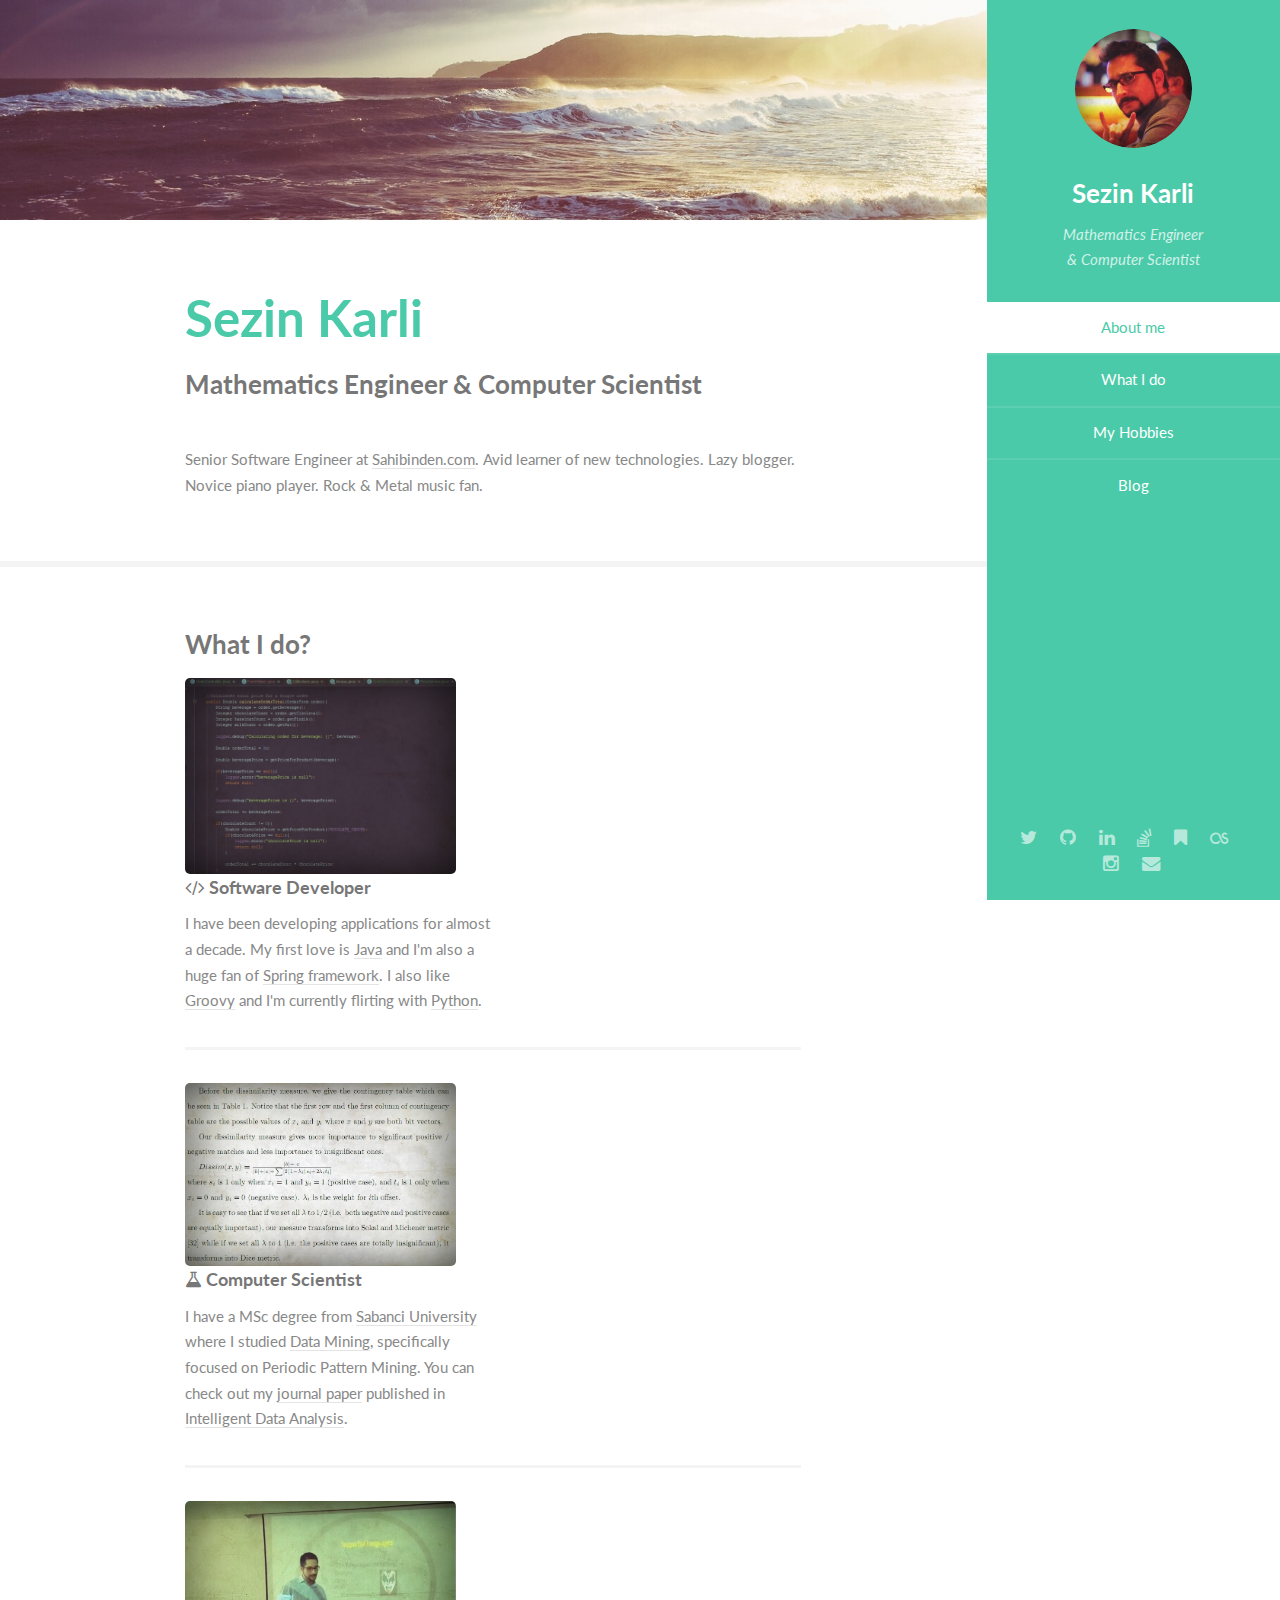
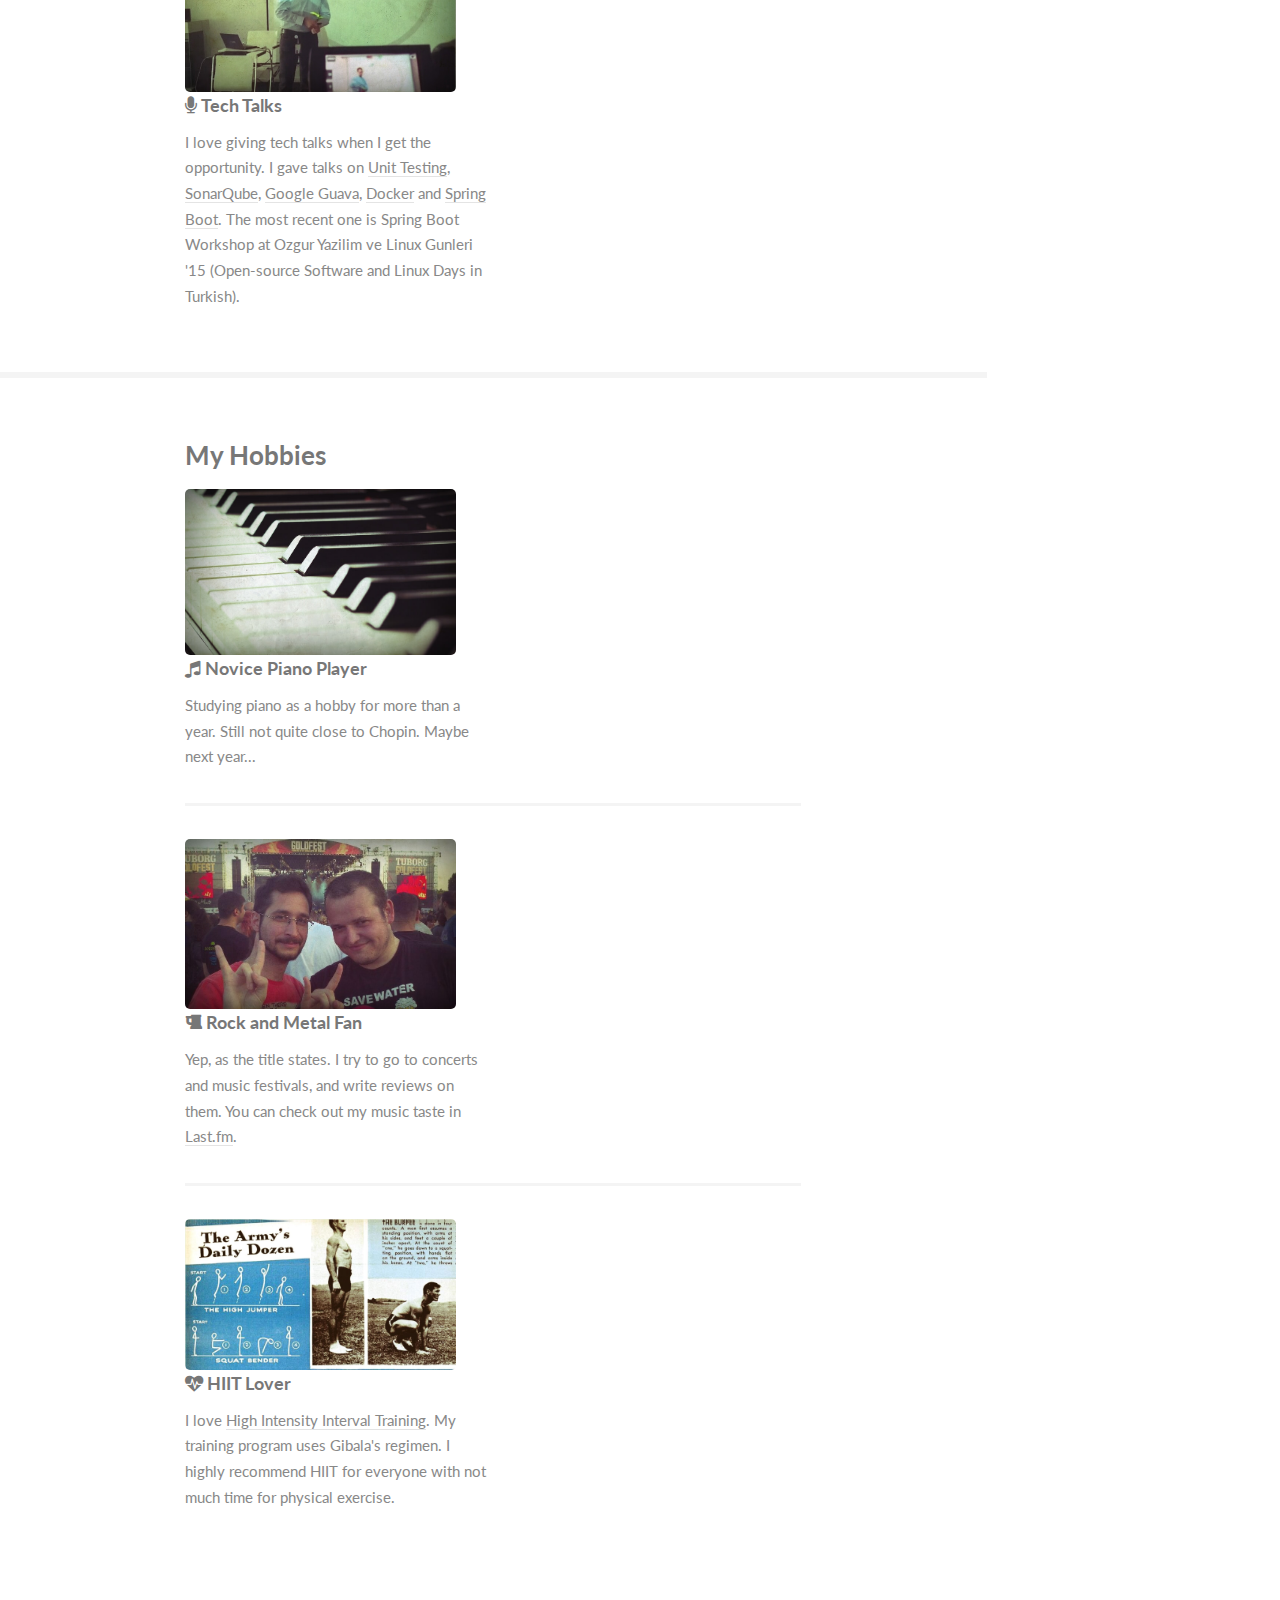
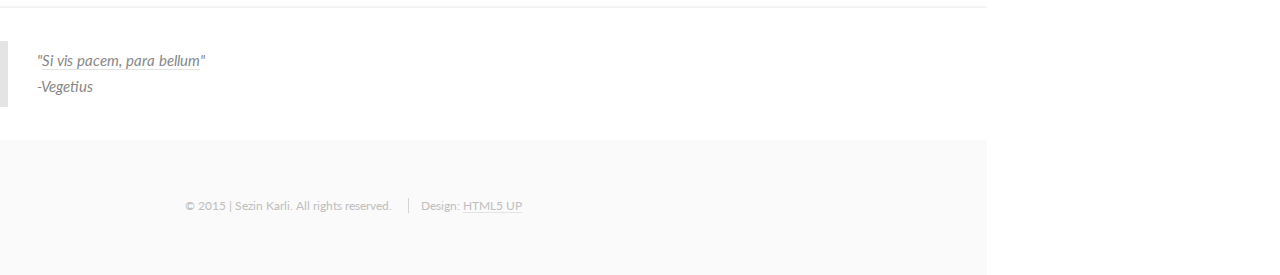
==== index.html @ 27a24f87 "added goodreads profile" ====
<!DOCTYPE HTML>
<!--
	Read Only by HTML5 UP
	html5up.net | @n33co
	Free for personal and commercial use under the CCA 3.0 license (html5up.net/license)
-->
<html>
<head>
    <title>Sezin Karli</title>
    <meta http-equiv="content-type" content="text/html; charset=utf-8"/>
    <meta name="description"
          content="Sezin Karli’s Personal Page. Learn about Sezin Karli’s background and interests."/>
    <meta name="keywords" content="Sezin Karli’s Personal Page"/>
    <meta name="author" content="Sezin Karli (sezinkarli)"/>
    <meta name="thumbnail" content="http://www.sezinkarli.com/images/fb-pic.JPG"/>
    <meta property="og:site_name" content="sezinkarli.com"/>
    <meta property="og:locale" content="en_US"/>
    <meta property="og:url" content="http://www.sezinkarli.com"/>
    <meta property="og:title" content="Sezin Karli’s Personal Page"/>
    <meta property="og:description"
          content="Sezin Karli’s Personal Page. Learn about Sezin Karli’s background and interests."/>
    <meta property="og:image"
          content="http://www.sezinkarli.com/images/fb-pic.JPG"/>
    <meta name="twitter:card" content="photo"/>
    <meta name="twitter:site" content="@sezin_karli"/>
    <meta name="twitter:url" content="http://www.sezinkarli.com"/>
    <meta name="twitter:title" content="Sezin Karli’s Personal Page"/>
    <meta name="twitter:description"
          content="Sezin Karli’s Personal Page. Learn about Sezin Karli’s background and interests."/>
    <meta name="twitter:image" content="http://www.sezinkarli.com/images/fb-pic.JPG"/>
    <meta name="twitter:image:width" content="600"/>
    <meta name="twitter:image:height" content="246"/>
    <meta name="google-site-verification" content="N-fC602bS4jpDQhsShGDkq9M-JO557Z6p9qSd1NbgWk" />

    <!--[if lte IE 8]>
    <script src="css/ie/html5shiv.js"></script><![endif]-->
    <script src="js/jquery.min.js"></script>
    <script src="js/jquery.scrollzer.min.js"></script>
    <script src="js/jquery.scrolly.min.js"></script>
    <script src="js/skel.min.js"></script>
    <script src="js/skel-layers.min.js"></script>
    <script src="js/init.js"></script>
    <script>
        (function (i, s, o, g, r, a, m) {
            i['GoogleAnalyticsObject'] = r;
            i[r] = i[r] || function () {
                (i[r].q = i[r].q || []).push(arguments)
            }, i[r].l = 1 * new Date();
            a = s.createElement(o),
                    m = s.getElementsByTagName(o)[0];
            a.async = 1;
            a.src = g;
            m.parentNode.insertBefore(a, m)
        })(window, document, 'script', '//www.google-analytics.com/analytics.js', 'ga');

        ga('create', 'UA-61595827-1', 'auto');
        ga('send', 'pageview');

        function generate_email() {
            document.getElementById("mail").href = document.getElementById("mail").href.replace(/cehennemdegorusuruz/, 'gmail');
        }
    </script>
    <noscript>
        <link rel="stylesheet" href="css/skel.css"/>
        <link rel="stylesheet" href="css/style.css"/>
        <link rel="stylesheet" href="css/style-xlarge.css"/>
    </noscript>
    <!--[if lte IE 8]>
    <link rel="stylesheet" href="css/ie/v8.css"/><![endif]-->
</head>
<body onload="generate_email()">

<div id="wrapper">

    <!-- Header -->
    <section id="header" class="skel-layers-fixed">
        <header>
            <span class="image avatar"><img src="images/avatar.jpg" alt="Sezin Karli Avatar"/></span>

            <h1 id="logo">Sezin Karli</h1>

            <p>Mathematics Engineer <br/>& Computer Scientist</p>
        </header>
        <nav id="nav">
            <ul>
                <li><a href="#one" class="active">About me</a></li>
                <li><a href="#two">What I do</a></li>
                <li><a href="#three">My Hobbies</a></li>
                <li><a href="http://blog.sezinkarli.com" target="_blank">Blog</a></li>
            </ul>
        </nav>
        <footer>
            <ul class="icons">
                <li><a href="http://twitter.com/sezin_karli" class="icon fa-twitter" target="_blank"><span
                        class="label">Twitter</span></a>
                </li>

                <li><a href="http://github.com/sezinkarli" class="icon fa-github" target="_blank"><span class="label">Github</span></a>
                </li>

                <li><a href="http://tr.linkedin.com/in/skarli" class="icon fa-linkedin" target="_blank"><span
                        class="label">Linkedin</span></a>
                </li>

                <li><a href="http://stackoverflow.com/users/524010/sezin-karli" class="icon fa-stack-overflow"
                       target="_blank"><span
                        class="label">StackOverflow</span></a></li>

                <li><a href="http://www.goodreads.com/sezinkarli" class="icon fa-bookmark" target="_blank"><span
                        class="label">Goodreads</span></a>
                </li>

                <li><a href="http://www.last.fm/user/scaramouche" class="icon fa-lastfm" target="_blank"><span
                        class="label">Last.fm</span></a></li>

                <li><a href="http://instagram.com/sezinkarli" class="icon fa-instagram" target="_blank"><span
                        class="label">Instagram</span></a>
                </li>

                <li><a href="mailto:skarli@cehennemdegorusuruz.com" id="mail" class="icon fa-envelope" target="_blank"><span
                        class="label">Email</span></a>
                </li>
            </ul>
        </footer>
    </section>

    <!-- Main -->
    <div id="main">

        <!-- One -->
        <section id="one">
            <div class="container">
                <header class="major">
                    <h2>Sezin Karli</h2>

                    <p>Mathematics Engineer & Computer Scientist</p>
                </header>
                <p>Senior Software Engineer at <a href="http://www.sahibinden.com" target="_blank">Sahibinden.com</a>.
                    Avid learner of new technologies. Lazy blogger. Novice piano player. Rock & Metal music fan.</p>
            </div>
        </section>

        <section id="two">
            <div class="container">
                <h3>What I do?</h3>

                <div class="features">
                    <article>
                        <img src="images/code.JPG" alt="Coding" class="image"/>

                        <div class="inner">
                            <h4 class="fa-code icon">Software Developer</h4>

                            <p>I have been developing applications for almost a decade.
                                My first love is <a href="http://www.oracle.com/java/index.html"
                                                    target="_blank">Java</a> and I'm also a huge fan of <a
                                        href="http://projects.spring.io/spring-framework/" target="_blank">Spring
                                    framework</a>.
                                I also like <a href="http://groovy-lang.org/" target="_blank">Groovy</a> and I'm
                                currently flirting with <a href="https://www.python.org/" target="_blank">Python</a>.
                            </p>
                        </div>
                    </article>
                    <article>
                        <img src="images/mining.JPG" alt="Data Mining" class="image"/>

                        <div class="inner">
                            <h4 class="fa-flask icon">Computer Scientist</h4>

                            <p>I have a MSc degree from <a href="http://www.sabanciuniv.edu/en" target="_blank">Sabanci University</a>
                                where I studied <a href="http://en.wikipedia.org/wiki/Data_mining" target="_blank">Data Mining</a>,
                                specifically focused on Periodic Pattern Mining.
                                You can check out my <a href="extra/paper.pdf" target="_blank">journal paper</a>
                                published in
                                <a href="http://www.iospress.nl/journal/intelligent-data-analysis" target="_blank">Intelligent
                                    Data Analysis</a>.
                            </p>
                        </div>
                    </article>
                    <article>
                        <img src="images/talks.JPG" alt="Tech Talks" class="image"/>

                        <div class="inner">
                            <h4 class="fa-microphone icon">Tech Talks</h4>

                            <p>I love giving tech talks when I get the opportunity.
                                I gave talks on <a href="http://en.wikipedia.org/wiki/Unit_testing" target="_blank">Unit Testing</a>,
                                <a href="http://prezi.com/-cswnh6nclls/?utm_campaign=share&utm_medium=copy&rc=ex0share" target="_blank">SonarQube</a>,
                                <a href="http://prezi.com/l7bitfnocct6/?utm_campaign=share&utm_medium=copy&rc=ex0share" target="_blank">Google Guava</a>,
                                <a href="http://prezi.com/blyqwk0j-kac/?utm_campaign=share&utm_medium=copy&rc=ex0share" target="_blank">Docker</a> and
                                <a href="http://prezi.com/oo2w-ciqllcx/?utm_campaign=share&utm_medium=copy&rc=ex0share" target="_blank">Spring Boot</a>.
                                The most recent one is Spring Boot Workshop at Ozgur Yazilim ve Linux Gunleri '15
                                (Open-source Software and Linux Days in Turkish).
                            </p>
                        </div>
                    </article>
                </div>
            </div>
        </section>

        <section id="three">
            <div class="container">
                <h3>My Hobbies</h3>

                <div class="features">
                    <article>
                        <img src="images/piano.JPG" alt="Piano" class="image"/>

                        <div class="inner">
                            <h4 class="fa-music icon">Novice Piano Player</h4>

                            <p>Studying piano as a hobby for more than a year.
                                Still not quite close to Chopin. Maybe next year...
                            </p>
                        </div>
                    </article>
                    <article>
                        <img src="images/festival.JPG" alt="Rock and Metal Music" class="image"/>


                        <div class="inner">
                            <h4 class="fa-beer icon">Rock and Metal Fan</h4>

                            <p>Yep, as the title states. I try to go to concerts and music festivals, and write reviews
                                on them.
                                You can check out my music taste in
                                <a href="http://www.last.fm/user/scaramouche" target="_blank">Last.fm</a>.
                            </p>
                        </div>
                    </article>
                    <article>
                        <img src="images/hiit.JPG" alt="High Intensity Interval Training" class="image"/>

                        <div class="inner">
                            <h4 class="fa-heartbeat icon">HIIT Lover</h4>

                            <p>I love <a href="http://en.wikipedia.org/wiki/High-intensity_interval_training" target="_blank">High Intensity Interval Training</a>.
                                My training program uses Gibala's regimen.
                                I highly recommend HIIT for everyone with not much time for physical exercise.

                            </p>
                        </div>
                    </article>
                </div>
            </div>
        </section>
        <hr/>
        <blockquote>"<a href="http://en.wikipedia.org/wiki/Si_vis_pacem,_para_bellum" target="_blank">Si vis pacem, para bellum</a>"
            <footer>-Vegetius</footer>
        </blockquote>

    </div>

    <!-- Footer -->
    <section id="footer">
        <div class="container">
            <ul class="copyright">
                <li>&copy; 2015 | Sezin Karli. All rights reserved.</li>
                <li>Design: <a href="http://html5up.net" target="_blank">HTML5 UP</a></li>
            </ul>
        </div>
    </section>

</div>
</body>
</html>
---- css/skel.css ----
/* Resets (http://meyerweb.com/eric/tools/css/reset/ | v2.0 | 20110126 | License: none (public domain)) */

	html,body,div,span,applet,object,iframe,h1,h2,h3,h4,h5,h6,p,blockquote,pre,a,abbr,acronym,address,big,cite,code,del,dfn,em,img,ins,kbd,q,s,samp,small,strike,strong,sub,sup,tt,var,b,u,i,center,dl,dt,dd,ol,ul,li,fieldset,form,label,legend,table,caption,tbody,tfoot,thead,tr,th,td,article,aside,canvas,details,embed,figure,figcaption,footer,header,hgroup,menu,nav,output,ruby,section,summary,time,mark,audio,video{margin:0;padding:0;border:0;font-size:100%;font:inherit;vertical-align:baseline;}article,aside,details,figcaption,figure,footer,header,hgroup,menu,nav,section{display:block;}body{line-height:1;}ol,ul{list-style:none;}blockquote,q{quotes:none;}blockquote:before,blockquote:after,q:before,q:after{content:'';content:none;}table{border-collapse:collapse;border-spacing:0;}body{-webkit-text-size-adjust:none}

/* Box Model */

	*, *:before, *:after {
		-moz-box-sizing: border-box;
		-webkit-box-sizing: border-box;
		box-sizing: border-box;
	}

/* Container */

	.container {
		margin-left: auto;
		margin-right: auto;

		/* width: (containers) */
		width: 45em;
	}

	/* Modifiers */

		/* 125% */
			.container.\31 25\25 {
				width: 100%;

				/* max-width: (containers * 1.25) */
				max-width: 56.25em;

				/* min-width: (containers) */
				min-width: 45em;
			}

		/* 75% */
			.container.\37 5\25 {

				/* width: (containers * 0.75) */
				width: 33.75em;

			}

		/* 50% */
			.container.\35 0\25 {

				/* width: (containers * 0.50) */
				width: 22.5em;

			}

		/* 25% */
			.container.\32 5\25 {

				/* width: (containers * 0.25) */
				width: 11.25em;

			}

/* Grid */

	.row {
		border-bottom: solid 1px transparent;
	}

	.row > * {
		float: left;
	}

	.row:after, .row:before {
		content: '';
		display: block;
		clear: both;
		height: 0;
	}

	.row.uniform > * > :first-child {
		margin-top: 0;
	}

	.row.uniform > * > :last-child {
		margin-bottom: 0;
	}

	/* Gutters */

		/* Normal */

			.row > * {
				/* padding: (gutters.horizontal) 0 0 (gutters.vertical) */
				padding: 0 0 0 2em;
			}

			.row {
				/* margin: -(gutters.horizontal) 0 -1px -(gutters.vertical) */
				margin: 0 0 -1px -2em;
			}

			.row.uniform > * {
				/* padding: (gutters.vertical) 0 0 (gutters.vertical) */
				padding: 2em 0 0 2em;
			}

			.row.uniform {
				/* margin: -(gutters.vertical) 0 -1px -(gutters.vertical) */
				margin: -2em 0 -1px -2em;
			}

		/* 200% */

			.row.\32 00\25 > * {
				/* padding: (gutters.horizontal) 0 0 (gutters.vertical) */
				padding: 0 0 0 4em;
			}

			.row.\32 00\25 {
				/* margin: -(gutters.horizontal) 0 -1px -(gutters.vertical) */
				margin: 0 0 -1px -4em;
			}

			.row.uniform.\32 00\25 > * {
				/* padding: (gutters.vertical) 0 0 (gutters.vertical) */
				padding: 4em 0 0 4em;
			}

			.row.uniform.\32 00\25 {
				/* margin: -(gutters.vertical) 0 -1px -(gutters.vertical) */
				margin: -4em 0 -1px -4em;
			}

		/* 150% */

			.row.\31 50\25 > * {
				/* padding: (gutters.horizontal) 0 0 (gutters.vertical) */
				padding: 0 0 0 1.5em;
			}

			.row.\31 50\25 {
				/* margin: -(gutters.horizontal) 0 -1px -(gutters.vertical) */
				margin: 0 0 -1px -1.5em;
			}

			.row.uniform.\31 50\25 > * {
				/* padding: (gutters.vertical) 0 0 (gutters.vertical) */
				padding: 1.5em 0 0 1.5em;
			}

			.row.uniform.\31 50\25 {
				/* margin: -(gutters.vertical) 0 -1px -(gutters.vertical) */
				margin: -1.5em 0 -1px -1.5em;
			}

		/* 50% */

			.row.\35 0\25 > * {
				/* padding: (gutters.horizontal) 0 0 (gutters.vertical) */
				padding: 0 0 0 1em;
			}

			.row.\35 0\25 {
				/* margin: -(gutters.horizontal) 0 -1px -(gutters.vertical) */
				margin: 0 0 -1px -1em;
			}

			.row.uniform.\35 0\25 > * {
				/* padding: (gutters.vertical) 0 0 (gutters.vertical) */
				padding: 1em 0 0 1em;
			}

			.row.uniform.\35 0\25 {
				/* margin: -(gutters.vertical) 0 -1px -(gutters.vertical) */
				margin: -1em 0 -1px -1em;
			}

		/* 25% */

			.row.\32 5\25 > * {
				/* padding: (gutters.horizontal) 0 0 (gutters.vertical) */
				padding: 0 0 0 0.5em;
			}

			.row.\32 5\25 {
				/* margin: -(gutters.horizontal) 0 -1px -(gutters.vertical) */
				margin: 0 0 -1px -0.5em;
			}

			.row.uniform.\32 5\25 > * {
				/* padding: (gutters.vertical) 0 0 (gutters.vertical) */
				padding: 0.5em 0 0 0.5em;
			}

			.row.uniform.\32 5\25 {
				/* margin: -(gutters.vertical) 0 -1px -(gutters.vertical) */
				margin: -0.5em 0 -1px -0.5em;
			}

		/* 0% */

			.row.\30 \25 > * {
				padding: 0;
			}

			.row.\30 \25 {
				margin: 0 0 -1px 0;
			}

	/* Cells */

		.\31 2u, .\31 2u\24 { width: 100%; clear: none; margin-left: 0; }
		.\31 1u, .\31 1u\24 { width: 91.6666666667%; clear: none; margin-left: 0; }
		.\31 0u, .\31 0u\24 { width: 83.3333333333%; clear: none; margin-left: 0; }
		.\39 u, .\39 u\24 { width: 75%; clear: none; margin-left: 0; }
		.\38 u, .\38 u\24 { width: 66.6666666667%; clear: none; margin-left: 0; }
		.\37 u, .\37 u\24 { width: 58.3333333333%; clear: none; margin-left: 0; }
		.\36 u, .\36 u\24 { width: 50%; clear: none; margin-left: 0; }
		.\35 u, .\35 u\24 { width: 41.6666666667%; clear: none; margin-left: 0; }
		.\34 u, .\34 u\24 { width: 33.3333333333%; clear: none; margin-left: 0; }
		.\33 u, .\33 u\24 { width: 25%; clear: none; margin-left: 0; }
		.\32 u, .\32 u\24 { width: 16.6666666667%; clear: none; margin-left: 0; }
		.\31 u, .\31 u\24 { width: 8.3333333333%; clear: none; margin-left: 0; }

		.\31 2u\24 + *,
		.\31 1u\24 + *,
		.\31 0u\24 + *,
		.\39 u\24 + *,
		.\38 u\24 + *,
		.\37 u\24 + *,
		.\36 u\24 + *,
		.\35 u\24 + *,
		.\34 u\24 + *,
		.\33 u\24 + *,
		.\32 u\24 + *,
		.\31 u\24 + * {
			clear: left;
		}

		.\-11u { margin-left: 91.6666666667% }
		.\-10u { margin-left: 83.3333333333% }
		.\-9u { margin-left: 75% }
		.\-8u { margin-left: 66.6666666667% }
		.\-7u { margin-left: 58.3333333333% }
		.\-6u { margin-left: 50% }
		.\-5u { margin-left: 41.6666666667% }
		.\-4u { margin-left: 33.3333333333% }
		.\-3u { margin-left: 25% }
		.\-2u { margin-left: 16.6666666667% }
		.\-1u { margin-left: 8.3333333333% }
---- css/style.css ----
@charset "UTF-8";
@import url(font-awesome.min.css);
@import url("http://fonts.googleapis.com/css?family=Lato:400,400italic,700,700italic|Source+Code+Pro:400");

/*
	Read Only by HTML5 UP
	html5up.net | @n33co
	Free for personal and commercial use under the CCA 3.0 license (html5up.net/license)
*/

/* Basic */

	body {
		background: #fff;
	}

	body, input, select, textarea {
		color: #888;
		font-family: "Lato", sans-serif;
		font-size: 16pt;
		font-weight: 400;
		line-height: 1.75em;
	}

	a {
		-moz-transition: color 0.2s ease-in-out, border-color 0.2s ease-in-out;
		-webkit-transition: color 0.2s ease-in-out, border-color 0.2s ease-in-out;
		-o-transition: color 0.2s ease-in-out, border-color 0.2s ease-in-out;
		-ms-transition: color 0.2s ease-in-out, border-color 0.2s ease-in-out;
		transition: color 0.2s ease-in-out, border-color 0.2s ease-in-out;
		border-bottom: solid 1px #e4e4e4;
		color: inherit;
		text-decoration: none;
	}

		a:hover {
			border-bottom-color: transparent;
			color: #4acaa8 !important;
		}

	strong, b {
		color: #777;
		font-weight: 700;
	}

	em, i {
		font-style: italic;
	}

	p {
		margin: 0 0 2.25em 0;
	}

	h1, h2, h3, h4, h5, h6 {
		color: #777;
		font-weight: 700;
		line-height: 1em;
		margin: 0 0 0.5625em 0;
	}

		h1 a, h2 a, h3 a, h4 a, h5 a, h6 a {
			border: 0;
			color: inherit;
			text-decoration: none;
		}

	h2 {
		font-size: 2em;
		line-height: 1.5em;
	}

	h3 {
		font-size: 1.75em;
		line-height: 1.5em;
	}

	h4 {
		font-size: 1.25em;
		line-height: 1.5em;
	}

	h5 {
		font-size: 0.9em;
		line-height: 1.5em;
	}

	h6 {
		font-size: 0.7em;
		line-height: 1.5em;
	}

	sub {
		font-size: 0.8em;
		position: relative;
		top: 0.5em;
	}

	sup {
		font-size: 0.8em;
		position: relative;
		top: -0.5em;
	}

	hr {
		border: 0;
		border-bottom: solid 2px #f4f4f4;
		margin: 2.25em 0;
	}

		hr.major {
			margin: 3.375em 0;
		}

	blockquote {
		border-left: solid 8px #e4e4e4;
		font-style: italic;
		margin: 0 0 2.25em 0;
		padding: 0.5em 0 0.5em 2em;
	}

	code {
		background: #555;
		border-radius: 5px;
		color: #fff;
		font-family: "Source Code Pro", monospace;
		font-size: 0.9em;
		margin: 0 0.25em;
		padding: 0.25em 0.65em;
	}

	pre {
		font-family: "Source Code Pro", monospace;
		font-size: 0.9em;
		margin: 0 0 2.25em 0;
	}

		pre code {
			-webkit-overflow-scrolling: touch;
			display: block;
			line-height: 1.5em;
			overflow-x: auto;
			padding: 1em 1.5em;
		}

	.align-left {
		text-align: left;
	}

	.align-center {
		text-align: center;
	}

	.align-right {
		text-align: right;
	}

/* Section/Article */

	section.special, article.special {
		text-align: center;
	}

	header p {
		color: #aaa;
		position: relative;
		margin: 0 0 1.6875em 0;
	}

	header h2 + p {
		font-size: 1.25em;
		margin-top: -0.5em;
		line-height: 1.5em;
	}

	header h3 + p {
		font-size: 1.1em;
		margin-top: -0.35em;
		line-height: 1.5em;
	}

	header h4 + p,
	header h5 + p,
	header h6 + p {
		font-size: 0.9em;
		margin-top: -0.25em;
		line-height: 1.5em;
	}

	header.major h2 {
		color: #4acaa8;
		font-size: 3.5em;
	}

		header.major h2 + p {
			color: #777;
			font-size: 1.75em;
			font-weight: 700;
			margin-top: -0.75em;
		}

/* Form */

	form {
		margin: 0 0 2.25em 0;
	}

	label {
		color: #777;
		display: block;
		font-size: 0.9em;
		font-weight: 700;
		margin: 0 0 1.125em 0;
	}

	input::-moz-focus-inner {
		border: 0;
		padding: 0;
	}

	input[type="text"],
	input[type="password"],
	input[type="email"],
	select,
	textarea {
		-moz-appearance: none;
		-webkit-appearance: none;
		-o-appearance: none;
		-ms-appearance: none;
		appearance: none;
		border-radius: 5px;
		border: none;
		border: solid 2px #e4e4e4;
		color: inherit;
		display: block;
		outline: 0;
		padding: 0 1em;
		text-decoration: none;
		width: 100%;
	}

		input[type="text"]:invalid,
		input[type="password"]:invalid,
		input[type="email"]:invalid,
		select:invalid,
		textarea:invalid {
			box-shadow: none;
		}

		input[type="text"]:focus,
		input[type="password"]:focus,
		input[type="email"]:focus,
		select:focus,
		textarea:focus {
			border-color: #4acaa8;
		}

	.select-wrapper {
		text-decoration: none;
		display: block;
		position: relative;
	}

		.select-wrapper:before {
			content: '\f078';
			-moz-osx-font-smoothing: grayscale;
			-webkit-font-smoothing: antialiased;
			font-family: FontAwesome;
			font-style: normal;
			font-weight: normal;
			text-transform: none !important;
		}

		.select-wrapper:before {
			color: #e4e4e4;
			display: block;
			height: 2.75em;
			line-height: 2.75em;
			pointer-events: none;
			position: absolute;
			right: 0;
			text-align: center;
			top: 0;
			width: 2.75em;
		}

		.select-wrapper select::-ms-expand {
			display: none;
		}

	input[type="text"],
	input[type="password"],
	input[type="email"],
	select {
		height: 2.75em;
	}

	textarea {
		padding: 0.75em 1em;
	}

	input[type="checkbox"],
	input[type="radio"] {
		-moz-appearance: none;
		-webkit-appearance: none;
		-o-appearance: none;
		-ms-appearance: none;
		appearance: none;
		display: block;
		float: left;
		margin-right: -2em;
		opacity: 0;
		width: 1em;
		z-index: -1;
	}

		input[type="checkbox"] + label,
		input[type="radio"] + label {
			text-decoration: none;
			color: #888;
			cursor: pointer;
			display: inline-block;
			font-size: 1em;
			font-weight: 400;
			padding-left: 2.4em;
			padding-right: 0.75em;
			position: relative;
		}

			input[type="checkbox"] + label:before,
			input[type="radio"] + label:before {
				-moz-osx-font-smoothing: grayscale;
				-webkit-font-smoothing: antialiased;
				font-family: FontAwesome;
				font-style: normal;
				font-weight: normal;
				text-transform: none !important;
			}

			input[type="checkbox"] + label:before,
			input[type="radio"] + label:before {
				background: #fafafa;
				border-radius: 5px;
				border: solid 2px #e4e4e4;
				content: '';
				display: inline-block;
				height: 1.65em;
				left: 0;
				line-height: 1.58125em;
				position: absolute;
				text-align: center;
				top: 0;
				width: 1.65em;
			}

		input[type="checkbox"]:checked + label:before,
		input[type="radio"]:checked + label:before {
			background: #989898;
			border-color: #989898;
			color: #ffffff;
			content: '\f00c';
		}

		input[type="checkbox"]:focus + label:before,
		input[type="radio"]:focus + label:before {
			border-color: #4acaa8;
		}

	input[type="checkbox"] + label:before {
		border-radius: 5px;
	}

	input[type="radio"] + label:before {
		border-radius: 100%;
	}

	::-webkit-input-placeholder {
		color: #aaa !important;
		font-style: italic;
		opacity: 1.0;
	}

	:-moz-placeholder {
		color: #aaa !important;
		font-style: italic;
		opacity: 1.0;
	}

	::-moz-placeholder {
		color: #aaa !important;
		font-style: italic;
		opacity: 1.0;
	}

	:-ms-input-placeholder {
		color: #aaa !important;
		font-style: italic;
		opacity: 1.0;
	}

	.formerize-placeholder {
		color: #aaa !important;
		font-style: italic;
		opacity: 1.0;
	}

/* Box */

	.box {
		border-radius: 5px;
		border: solid 2px #e4e4e4;
		margin-bottom: 2.25em;
		padding: 1.5em;
	}

		.box > :last-child,
		.box > :last-child > :last-child,
		.box > :last-child > :last-child > :last-child {
			margin-bottom: 0;
		}

		.box.alt {
			border: 0;
			border-radius: 0;
			padding: 0;
		}

/* Icon */

	.icon {
		text-decoration: none;
		border-bottom: none;
		position: relative;
	}

		.icon:before {
			-moz-osx-font-smoothing: grayscale;
			-webkit-font-smoothing: antialiased;
			font-family: FontAwesome;
			font-style: normal;
			font-weight: normal;
			text-transform: none !important;
			margin-right: 4px;
		}

		.icon > .label {
			display: none;
		}

/* Image */

	.image {
		border-radius: 5px;
		border: 0;
		display: inline-block;
		position: relative;
	}

		.image img {
			border-radius: 5px;
			display: block;
		}

		.image.left {
			float: left;
			margin: 0 2.5em 2em 0;
			top: 0.25em;
		}

		.image.right {
			float: right;
			margin: 0 0 2em 2.5em;
			top: 0.25em;
		}

		.image.fit {
			display: block;
			margin: 0 0 2.25em 0;
			width: 100%;
		}

			.image.fit img {
				display: block;
				width: 100%;
			}

		.image.avatar {
			border-radius: 100%;
			overflow: hidden;
		}

			.image.avatar img {
				border-radius: 100%;
				display: block;
				width: 100%;
			}

/* List */

	ol {
		list-style: decimal;
		margin: 0 0 2.25em 0;
		padding-left: 1.25em;
	}

		ol li {
			padding-left: 0.25em;
		}

	ul {
		list-style: disc;
		margin: 0 0 2.25em 0;
		padding-left: 1em;
	}

		ul li {
			padding-left: 0.5em;
		}

		ul.alt {
			list-style: none;
			padding-left: 0;
		}

			ul.alt li {
				border-top: solid 2px #f4f4f4;
				padding: 0.5em 0;
			}

				ul.alt li:first-child {
					border-top: 0;
					padding-top: 0;
				}

		ul.feature-icons {
			list-style: none;
			padding-left: 0;
		}

			ul.feature-icons li {
				text-decoration: none;
				display: inline-block;
				margin: 0 0 1.6875em 0;
				padding: 0.35em 0 0 3.5em;
				position: relative;
				width: 48%;
			}

				ul.feature-icons li:before {
					-moz-osx-font-smoothing: grayscale;
					-webkit-font-smoothing: antialiased;
					font-family: FontAwesome;
					font-style: normal;
					font-weight: normal;
					text-transform: none !important;
				}

				ul.feature-icons li:before {
					background: #4acaa8;
					border-radius: 100%;
					color: #ffffff;
					display: block;
					height: 2.5em;
					left: 0;
					line-height: 2.5em;
					position: absolute;
					text-align: center;
					top: 0;
					width: 2.5em;
				}

		ul.icons {
			cursor: default;
			list-style: none;
			padding-left: 0;
		}

			ul.icons li {
				display: inline-block;
				padding: 0 1em 0 0;
			}

				ul.icons li:last-child {
					padding-right: 0 !important;
				}

				ul.icons li .icon:before {
					font-size: 1.25em;
				}

		ul.actions {
			cursor: default;
			list-style: none;
			padding-left: 0;
		}

			ul.actions li {
				display: inline-block;
				padding: 0 1.125em 0 0;
				vertical-align: middle;
			}

				ul.actions li:last-child {
					padding-right: 0;
				}

			ul.actions.small li {
				padding: 0 0.5625em 0 0;
			}

			ul.actions.vertical li {
				display: block;
				padding: 1.125em 0 0 0;
			}

				ul.actions.vertical li:first-child {
					padding-top: 0;
				}

				ul.actions.vertical li > * {
					margin-bottom: 0;
				}

			ul.actions.vertical.small li {
				padding: 0.5625em 0 0 0;
			}

				ul.actions.vertical.small li:first-child {
					padding-top: 0;
				}

			ul.actions.fit {
				display: table;
				margin-left: -1.125em;
				padding: 0;
				table-layout: fixed;
				width: calc(100% + 1.125em);
			}

				ul.actions.fit li {
					display: table-cell;
					padding: 0 0 0 1.125em;
				}

					ul.actions.fit li > * {
						margin-bottom: 0;
					}

				ul.actions.fit.small {
					margin-left: -0.5625em;
					width: calc(100% + 0.5625em);
				}

					ul.actions.fit.small li {
						padding: 0 0 0 0.5625em;
					}

	dl {
		margin: 0 0 2.25em 0;
	}

/* Table */

	.table-wrapper {
		-webkit-overflow-scrolling: touch;
		overflow-x: auto;
	}

	table {
		margin: 0 0 2.25em 0;
		width: 100%;
	}

		table tbody tr {
			border: solid 2px #f4f4f4;
			border-left: 0;
			border-right: 0;
		}

			table tbody tr:nth-child(2n + 1) {
				background-color: #fafafa;
			}

		table td {
			padding: 0.75em 0.75em;
		}

		table th {
			color: #777;
			font-size: 0.9em;
			font-weight: 700;
			padding: 0 0.75em 0.75em 0.75em;
			text-align: left;
		}

		table thead {
			border-bottom: solid 4px #e4e4e4;
		}

		table tfoot {
			border-top: solid 4px #e4e4e4;
		}

		table.alt {
			border-collapse: separate;
		}

			table.alt tbody tr td {
				border: solid 2px #e4e4e4;
				border-left-width: 0;
				border-top-width: 0;
			}

				table.alt tbody tr td:first-child {
					border-left-width: 2px;
				}

			table.alt tbody tr:first-child td {
				border-top-width: 2px;
			}

			table.alt thead {
				border-bottom: 0;
			}

			table.alt tfoot {
				border-top: 0;
			}

/* Button */

	input[type="submit"],
	input[type="reset"],
	input[type="button"],
	.button {
		-moz-appearance: none;
		-webkit-appearance: none;
		-o-appearance: none;
		-ms-appearance: none;
		appearance: none;
		-moz-transition: background-color 0.2s ease-in-out, color 0.2s ease-in-out;
		-webkit-transition: background-color 0.2s ease-in-out, color 0.2s ease-in-out;
		-o-transition: background-color 0.2s ease-in-out, color 0.2s ease-in-out;
		-ms-transition: background-color 0.2s ease-in-out, color 0.2s ease-in-out;
		transition: background-color 0.2s ease-in-out, color 0.2s ease-in-out;
		background-color: #989898;
		border-radius: 5px;
		border: 0;
		color: #ffffff !important;
		cursor: pointer;
		display: inline-block;
		font-weight: 700;
		height: 2.75em;
		line-height: 2.75em;
		padding: 0 1.5em;
		text-align: center;
		text-decoration: none;
		white-space: nowrap;
	}

		input[type="submit"]:hover,
		input[type="reset"]:hover,
		input[type="button"]:hover,
		.button:hover {
			background-color: #a5a5a5;
			color: #ffffff !important;
		}

		input[type="submit"]:active,
		input[type="reset"]:active,
		input[type="button"]:active,
		.button:active {
			background-color: #8b8b8b;
		}

		input[type="submit"].icon,
		input[type="reset"].icon,
		input[type="button"].icon,
		.button.icon {
			padding-left: 1.35em;
		}

			input[type="submit"].icon:before,
			input[type="reset"].icon:before,
			input[type="button"].icon:before,
			.button.icon:before {
				margin-right: 0.5em;
			}

		input[type="submit"].fit,
		input[type="reset"].fit,
		input[type="button"].fit,
		.button.fit {
			display: block;
			margin: 0 0 1.125em 0;
			width: 100%;
		}

		input[type="submit"].small,
		input[type="reset"].small,
		input[type="button"].small,
		.button.small {
			font-size: 0.8em;
		}

		input[type="submit"].big,
		input[type="reset"].big,
		input[type="button"].big,
		.button.big {
			font-size: 1.35em;
		}

		input[type="submit"].alt,
		input[type="reset"].alt,
		input[type="button"].alt,
		.button.alt {
			background-color: transparent;
			box-shadow: inset 0 0 0 2px #e4e4e4;
			color: #777 !important;
		}

			input[type="submit"].alt:hover,
			input[type="reset"].alt:hover,
			input[type="button"].alt:hover,
			.button.alt:hover {
				background-color: #f4f4f4;
				color: #777 !important;
			}

			input[type="submit"].alt:active,
			input[type="reset"].alt:active,
			input[type="button"].alt:active,
			.button.alt:active {
				background-color: #eaeaea;
			}

			input[type="submit"].alt.icon:before,
			input[type="reset"].alt.icon:before,
			input[type="button"].alt.icon:before,
			.button.alt.icon:before {
				color: #aaa;
			}

		input[type="submit"].special,
		input[type="reset"].special,
		input[type="button"].special,
		.button.special {
			background-color: #4acaa8;
			color: #ffffff !important;
		}

			input[type="submit"].special:hover,
			input[type="reset"].special:hover,
			input[type="button"].special:hover,
			.button.special:hover {
				background-color: #5ed0b1;
			}

			input[type="submit"].special:active,
			input[type="reset"].special:active,
			input[type="button"].special:active,
			.button.special:active {
				background-color: #39c29d;
			}

		input[type="submit"].disabled, input[type="submit"]:disabled,
		input[type="reset"].disabled,
		input[type="reset"]:disabled,
		input[type="button"].disabled,
		input[type="button"]:disabled,
		.button.disabled,
		.button:disabled {
			background-color: #888 !important;
			box-shadow: inset 0 -0.15em 0 0 rgba(0, 0, 0, 0.15);
			color: #fff !important;
			cursor: default;
			opacity: 0.25;
		}

/* Features */

	.features article {
		border-top: solid 3px #f4f4f4;
		margin-bottom: 2.25em;
		padding-top: 2.25em;
	}

		.features article:first-child {
			border-top: 0;
			padding-top: 0;
		}

		.features article .image {
			display: inline-block;
			margin-right: 2.5em;
			vertical-align: middle;
			width: 44%;
		}

			.features article .image img {
				display: block;
				width: 100%;
			}

		.features article .inner {
			display: inline-block;
			vertical-align: middle;
			width: 50%;
		}

			.features article .inner > :last-child {
				margin-bottom: 0;
			}

/* Header */

	#header {
		background: #4acaa8;
		color: #d1f1e9;
		height: 100%;
		position: fixed;
		text-align: center;
		top: 0;
		width: 23em;
		right: 0;
	}

		#header h1, #header h2, #header h3, #header h4, #header h5, #header h6 {
			color: #ffffff;
		}

			#header h1 a, #header h2 a, #header h3 a, #header h4 a, #header h5 a, #header h6 a {
				color: #ffffff;
			}

		#header header p {
			color: #b6e9dc;
		}

		#header a {
			color: #d1f1e9;
		}

			#header a:hover {
				color: #ffffff !important;
			}

		#header > header {
			padding: 3em;
		}

			#header > header .avatar {
				display: block;
				margin: 0 auto 2.25em auto;
				width: 8em;
			}

			#header > header h1 {
				font-size: 1.75em;
				margin: 0;
			}

			#header > header p {
				color: #d1f1e9;
				font-style: italic;
				margin: 1em 0 0 0;
			}

		#header > footer {
			bottom: 0;
			left: 0;
			padding: 2em;
			position: absolute;
			width: 100%;
		}

			#header > footer .icons {
				margin: 0;
			}

				#header > footer .icons li a {
					color: #b6e9dc;
				}

		#header > nav ul {
			list-style: none;
			margin: 0;
			padding: 0;
		}

			#header > nav ul li {
				border-top: solid 2px #5ccfb0;
				display: block;
				padding: 0;
			}

				#header > nav ul li a {
					-moz-transition: none;
					-webkit-transition: none;
					-o-transition: none;
					-ms-transition: none;
					transition: none;
					border: 0;
					color: #ffffff !important;
					display: block;
					padding: 0.85em 0;
					text-decoration: none;
				}

					#header > nav ul li a.active {
						background: #fff;
						color: #4acaa8 !important;
					}

				#header > nav ul li:first-child {
					border-top: 0;
				}

/* Wrapper */

	#wrapper {
		background: #fff;
		padding-right: 23em;
	}

/* Main */

	#main > section {
		border-top: solid 6px #f4f4f4;
	}

		#main > section > .container {
			padding: 6em 0 4em 0;
		}

		#main > section:first-child {
			border-top: 0;
		}

/* One */

	#one:before {
		background-image: url("../images/banner.jpg");
		background-position: top right;
		background-repeat: no-repeat;
		background-size: cover;
		content: '';
		display: block;
		height: 15em;
		width: 100%;
	}

/* Footer */

	#footer {
		background: #fafafa;
		border-top: 0;
		color: #c0c0c0;
		overflow: hidden;
		padding: 4em 0 2em 0;
	}

		#footer .copyright {
			line-height: 1em;
			list-style: none;
			padding: 0;
		}

			#footer .copyright li {
				border-left: solid 1px #d4d4d4;
				display: inline-block;
				font-size: 0.8em;
				margin-left: 1em;
				padding-left: 1em;
			}

				#footer .copyright li:first-child {
					border-left: 0;
					margin-left: 0;
					padding-left: 0;
				}

				#footer .copyright li a {
					color: inherit;
				}
---- css/style-xlarge.css ----
/*
	Read Only by HTML5 UP
	html5up.net | @n33co
	Free for personal and commercial use under the CCA 3.0 license (html5up.net/license)
*/

/* Basic */

	body, input, select, textarea {
		font-size: 13pt;
	}

/* Header */

	#header {
		width: 21em;
	}

		#header > header {
			padding: 2em;
		}

		#header > footer {
			padding: 1.5em;
		}

/* Wrapper */

	#wrapper {
		padding-right: 21em;
	}

/* Main */

	#main > section > .container {
		padding: 4em 0 2em 0;
	}
---- css/ie/v8.css ----
/*
	Read Only by HTML5 UP
	html5up.net | @n33co
	Free for personal and commercial use under the CCA 3.0 license (html5up.net/license)
*/

/* Basic */

	code,
	input[type="text"],
	input[type="password"],
	input[type="email"],
	select,
	textarea,
	.box,
	.image,
	.image img,
	input[type="submit"],
	input[type="reset"],
	input[type="button"],
	.button {
		position: relative;
		-ms-behavior: url("css/ie/PIE.htc");
	}

/* Form */

	input[type="text"],
	input[type="password"],
	input[type="email"],
	select {
		line-height: 2.75em;
	}

	input[type="checkbox"],
	input[type="radio"] {
		-moz-appearance: normal;
		-webkit-appearance: normal;
		-o-appearance: normal;
		-ms-appearance: normal;
		appearance: normal;
	}

		input[type="checkbox"] + label,
		input[type="radio"] + label {
			padding: 0 0 0 1.5em;
		}

			input[type="checkbox"] + label:before,
			input[type="radio"] + label:before {
				display: none;
			}

/* Button */

	input[type="submit"].alt,
	input[type="reset"].alt,
	input[type="button"].alt,
	.button.alt {
		border: solid 2px #e4e4e4;
	}
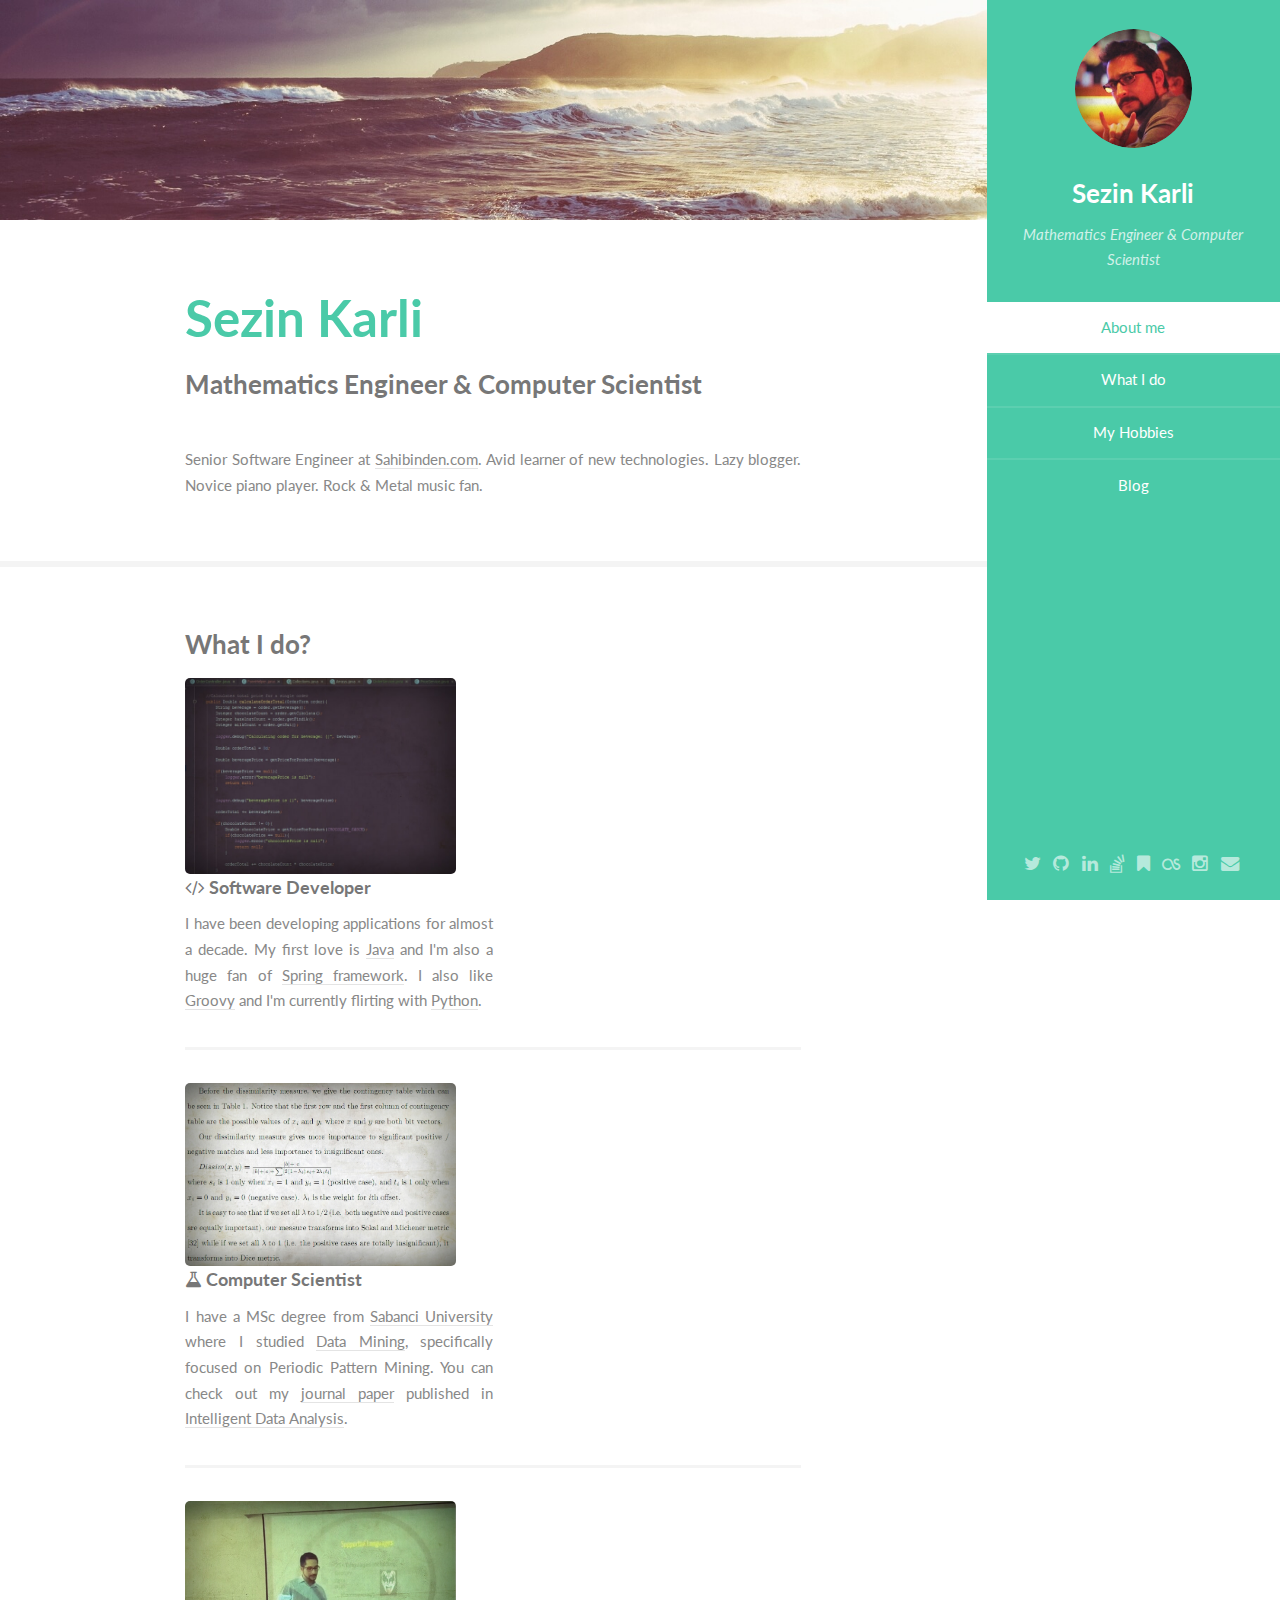
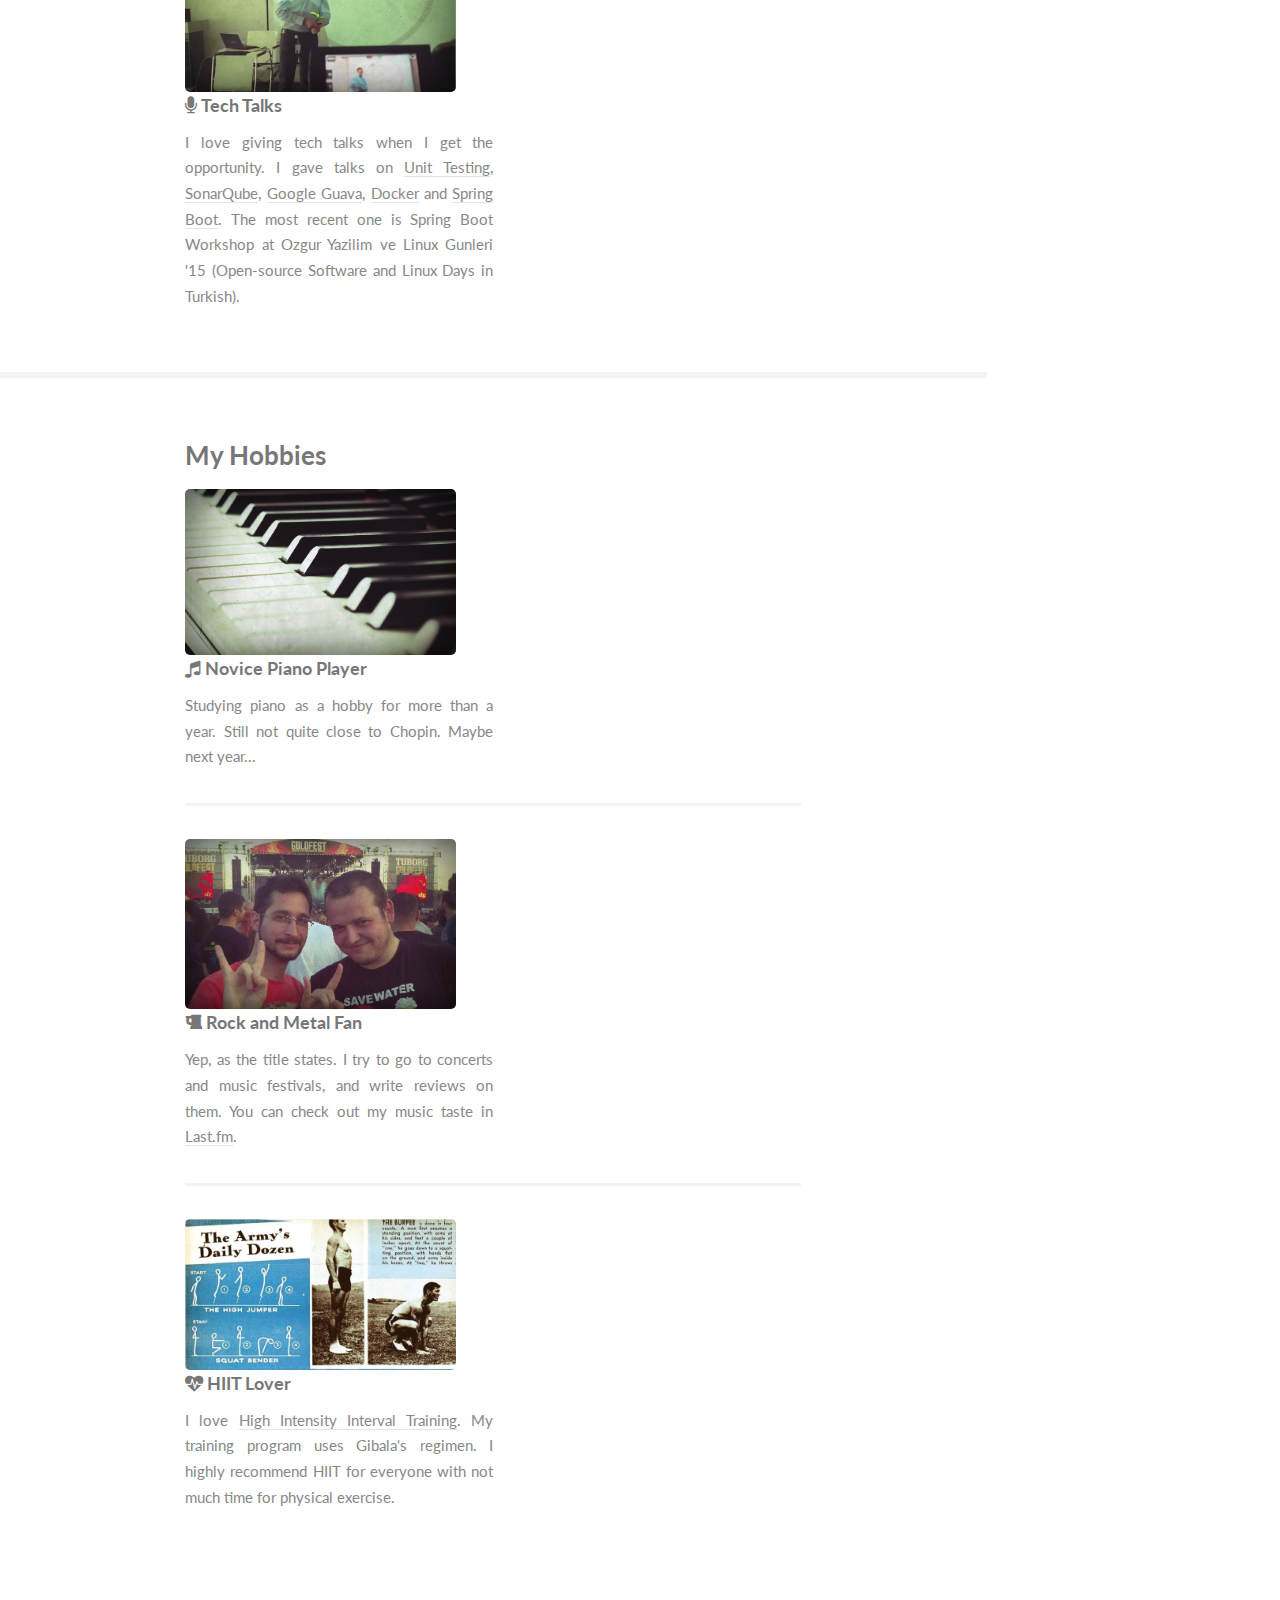
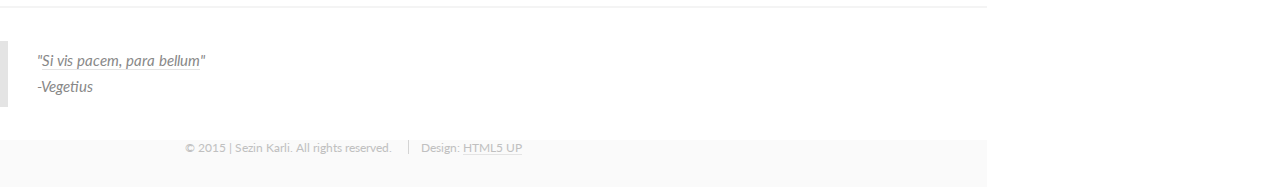
==== commit e0645fb8: "-less space between icons in menu -shorter height in footer -highlighting choices in menu" ====
--- a/index.html
+++ b/index.html
@@ -79,7 +79,7 @@
 
             <h1 id="logo">Sezin Karli</h1>
 
-            <p>Mathematics Engineer <br/>& Computer Scientist</p>
+            <p id="title-p">Mathematics Engineer & Computer Scientist</p>
         </header>
         <nav id="nav">
             <ul>
--- a/css/style.css
+++ b/css/style.css
@@ -49,6 +49,7 @@
 
 	p {
 		margin: 0 0 2.25em 0;
+        text-align: justify;
 	}
 
 	h1, h2, h3, h4, h5, h6 {
@@ -198,6 +199,9 @@
 			margin-top: -0.75em;
 		}
 
+    #title-p {
+        text-align: center;
+    }
 /* Form */
 
 	form {
@@ -576,7 +580,7 @@
 
 			ul.icons li {
 				display: inline-block;
-				padding: 0 1em 0 0;
+				padding: 0 0.3em 0 0;
 			}
 
 				ul.icons li:last-child {
@@ -920,7 +924,7 @@
 		position: fixed;
 		text-align: center;
 		top: 0;
-		width: 23em;
+		width: 18em;
 		right: 0;
 	}
 
@@ -1006,6 +1010,10 @@
 					text-decoration: none;
 				}
 
+                #header > nav ul li a:hover {
+                   background: #5ccfb0;
+                }
+
 					#header > nav ul li a.active {
 						background: #fff;
 						color: #4acaa8 !important;
@@ -1019,7 +1027,7 @@
 
 	#wrapper {
 		background: #fff;
-		padding-right: 23em;
+		padding-right: 18em;
 	}
 
 /* Main */
@@ -1056,7 +1064,7 @@
 		border-top: 0;
 		color: #c0c0c0;
 		overflow: hidden;
-		padding: 4em 0 2em 0;
+		padding: 0 0 0 0;
 	}
 
 		#footer .copyright {
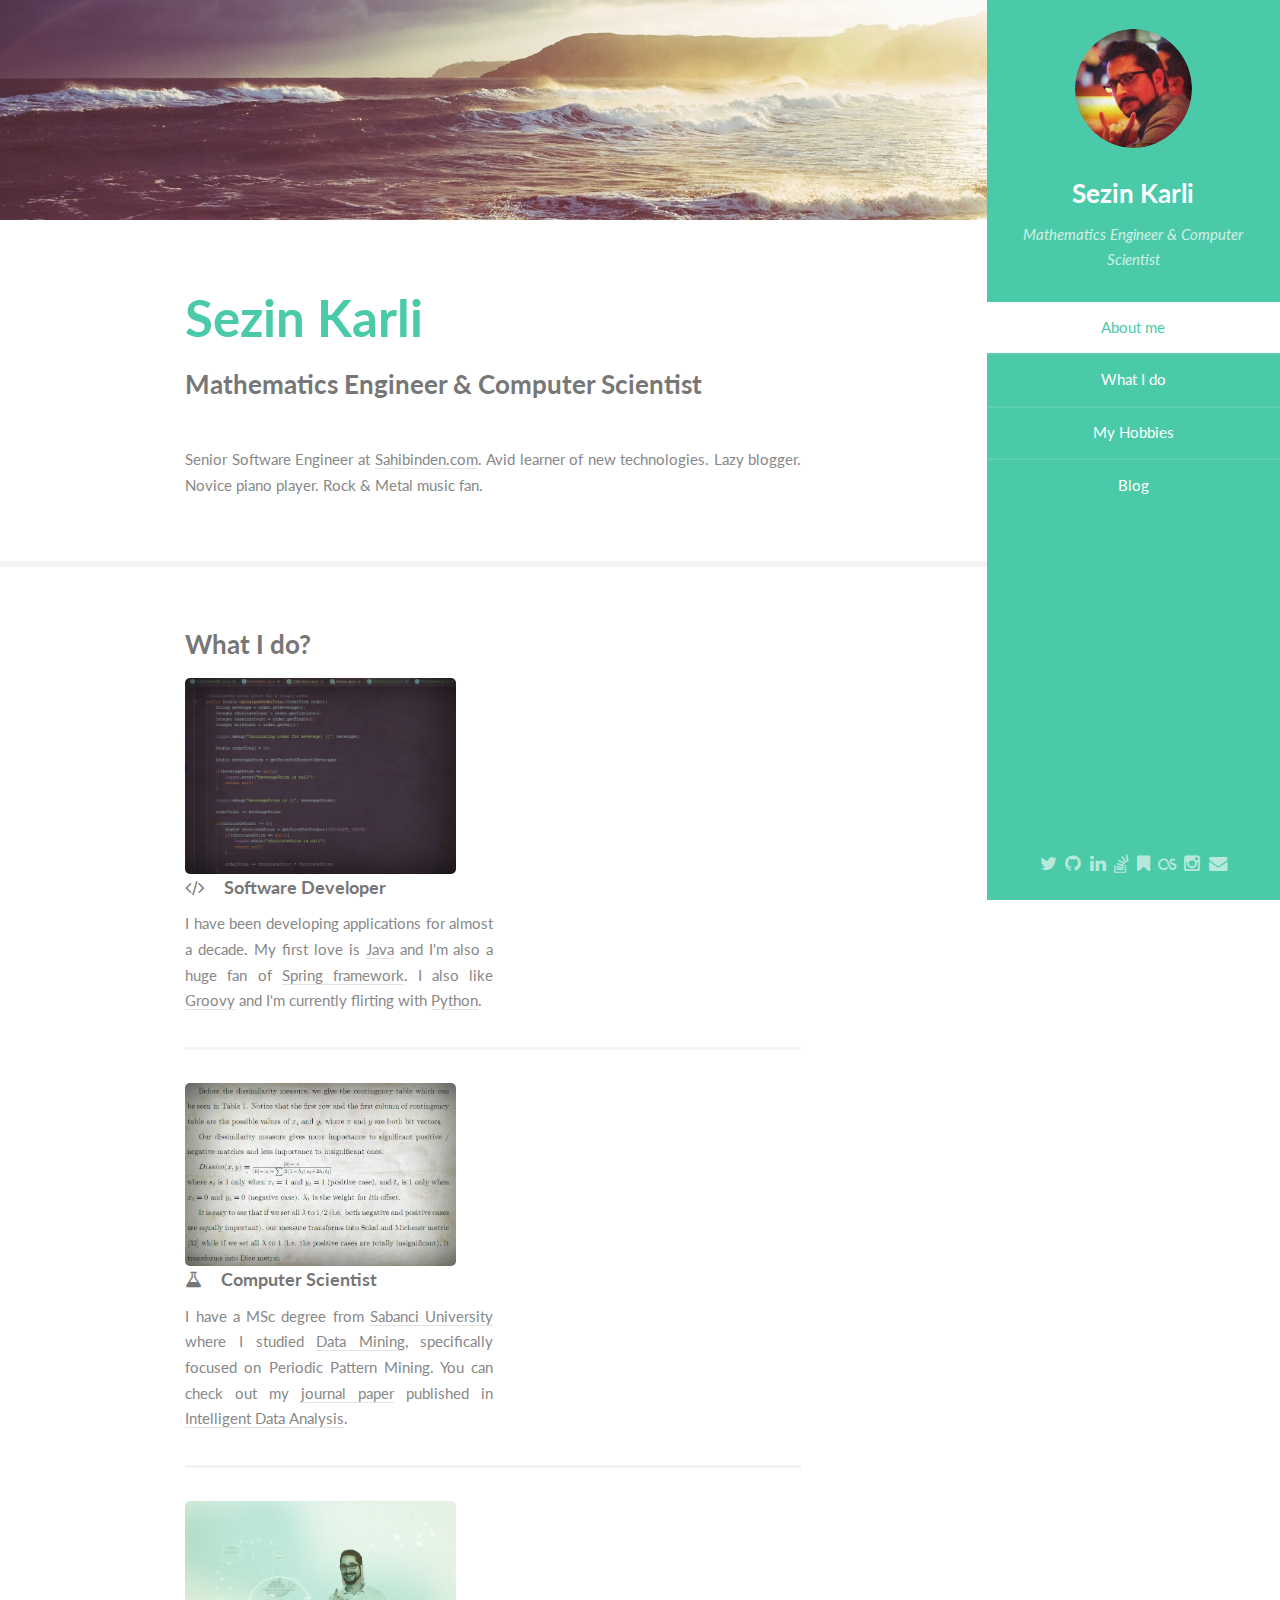
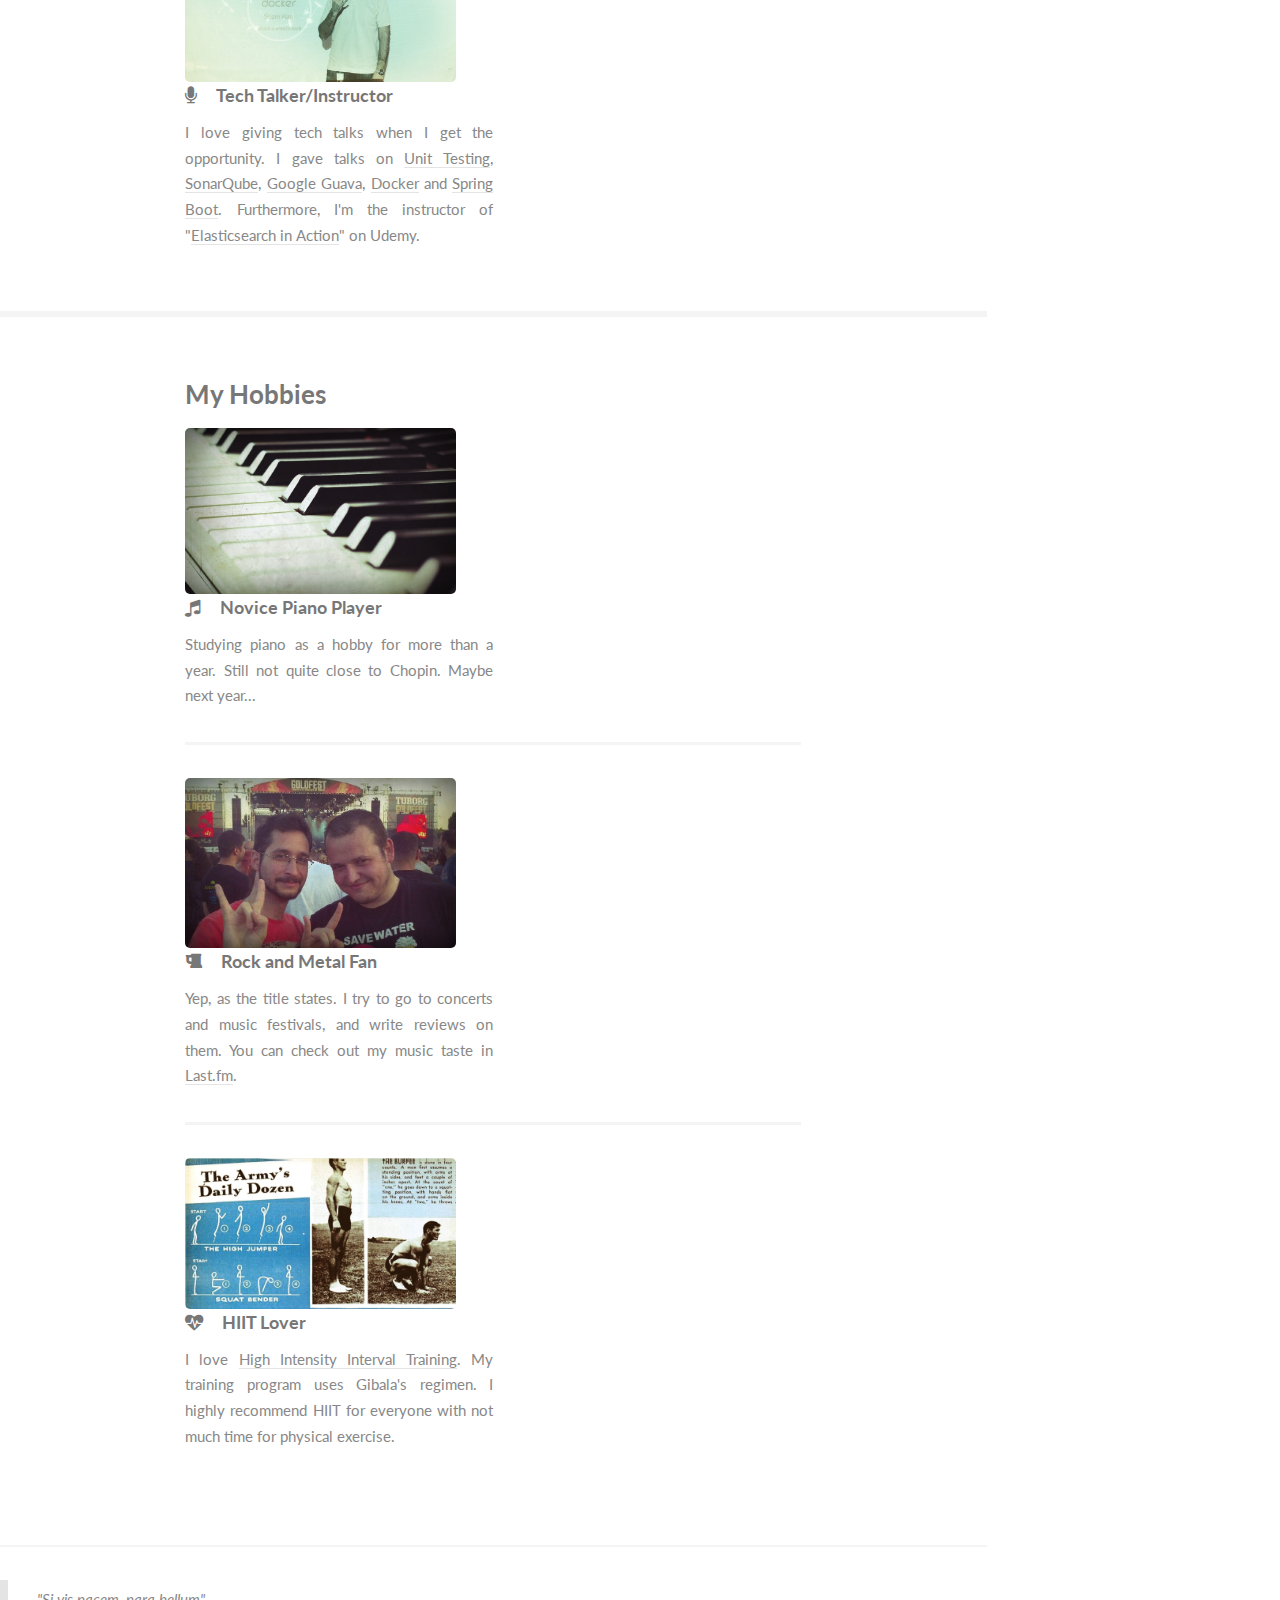
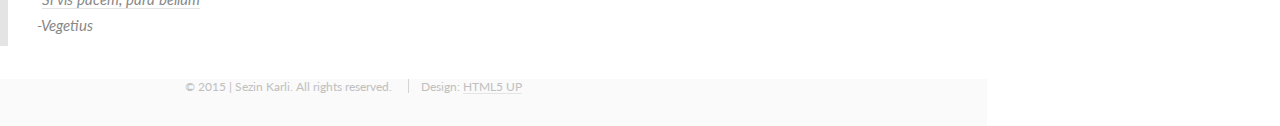
==== commit 9f4a1518: "-tech talk pic updated. -udemy course is added." ====
--- a/index.html
+++ b/index.html
@@ -178,10 +178,10 @@
                         </div>
                     </article>
                     <article>
-                        <img src="images/talks.JPG" alt="Tech Talks" class="image"/>
-
-                        <div class="inner">
-                            <h4 class="fa-microphone icon">Tech Talks</h4>
+                        <img src="images/talks.JPG" alt="Tech Talker/Instructor" class="image"/>
+
+                        <div class="inner">
+                            <h4 class="fa-microphone icon">Tech Talker/Instructor</h4>
 
                             <p>I love giving tech talks when I get the opportunity.
                                 I gave talks on <a href="http://en.wikipedia.org/wiki/Unit_testing" target="_blank">Unit Testing</a>,
@@ -189,8 +189,7 @@
                                 <a href="http://prezi.com/l7bitfnocct6/?utm_campaign=share&utm_medium=copy&rc=ex0share" target="_blank">Google Guava</a>,
                                 <a href="http://prezi.com/blyqwk0j-kac/?utm_campaign=share&utm_medium=copy&rc=ex0share" target="_blank">Docker</a> and
                                 <a href="http://prezi.com/oo2w-ciqllcx/?utm_campaign=share&utm_medium=copy&rc=ex0share" target="_blank">Spring Boot</a>.
-                                The most recent one is Spring Boot Workshop at Ozgur Yazilim ve Linux Gunleri '15
-                                (Open-source Software and Linux Days in Turkish).
+                                Furthermore, I'm the instructor of "<a href="https://www.udemy.com/elasticsearch-in-action/?couponCode=SDFS32SXCV-HOME" target="_blank">Elasticsearch in Action</a>" on Udemy.
                             </p>
                         </div>
                     </article>
--- a/css/style.css
+++ b/css/style.css
@@ -443,7 +443,6 @@
 			font-style: normal;
 			font-weight: normal;
 			text-transform: none !important;
-			margin-right: 4px;
 		}
 
 		.icon > .label {
@@ -881,6 +880,9 @@
 		}
 
 /* Features */
+    .inner .icon:before{
+        margin-right: 1em;
+    }
 
 	.features article {
 		border-top: solid 3px #f4f4f4;
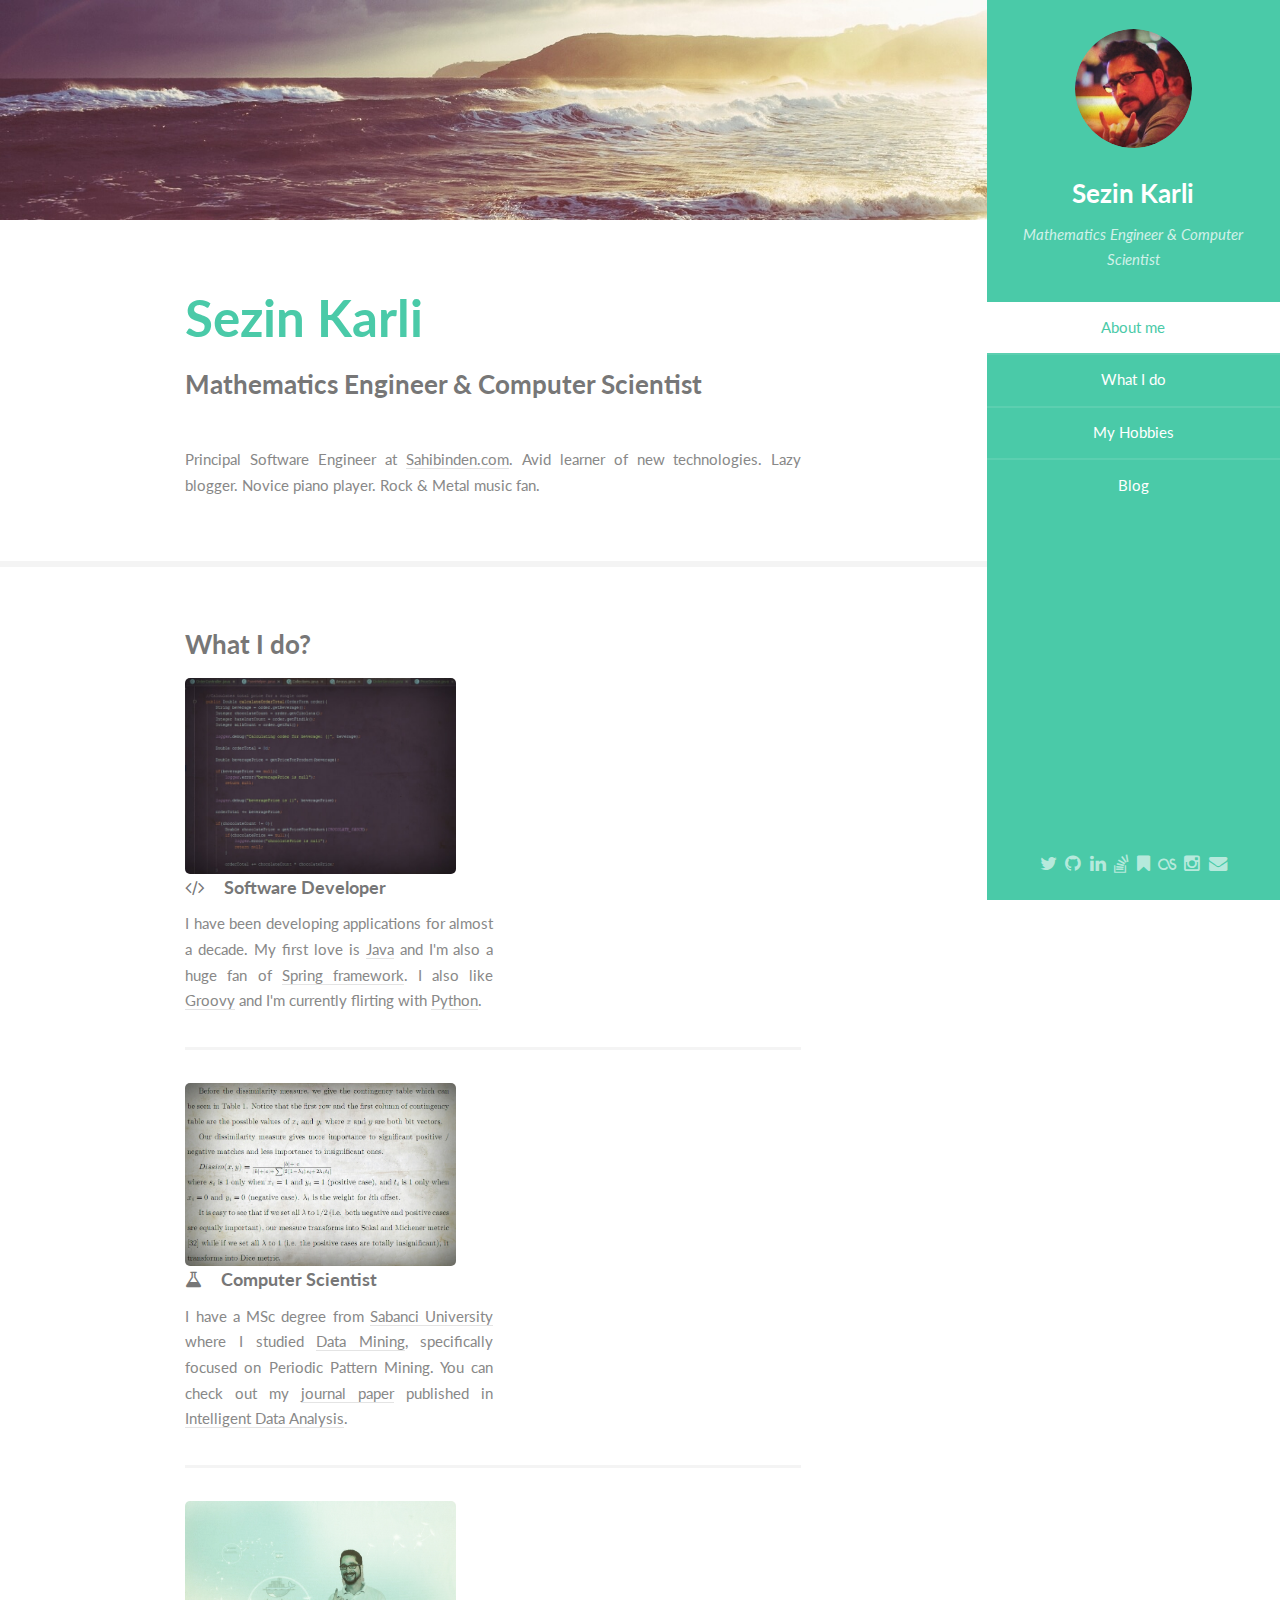
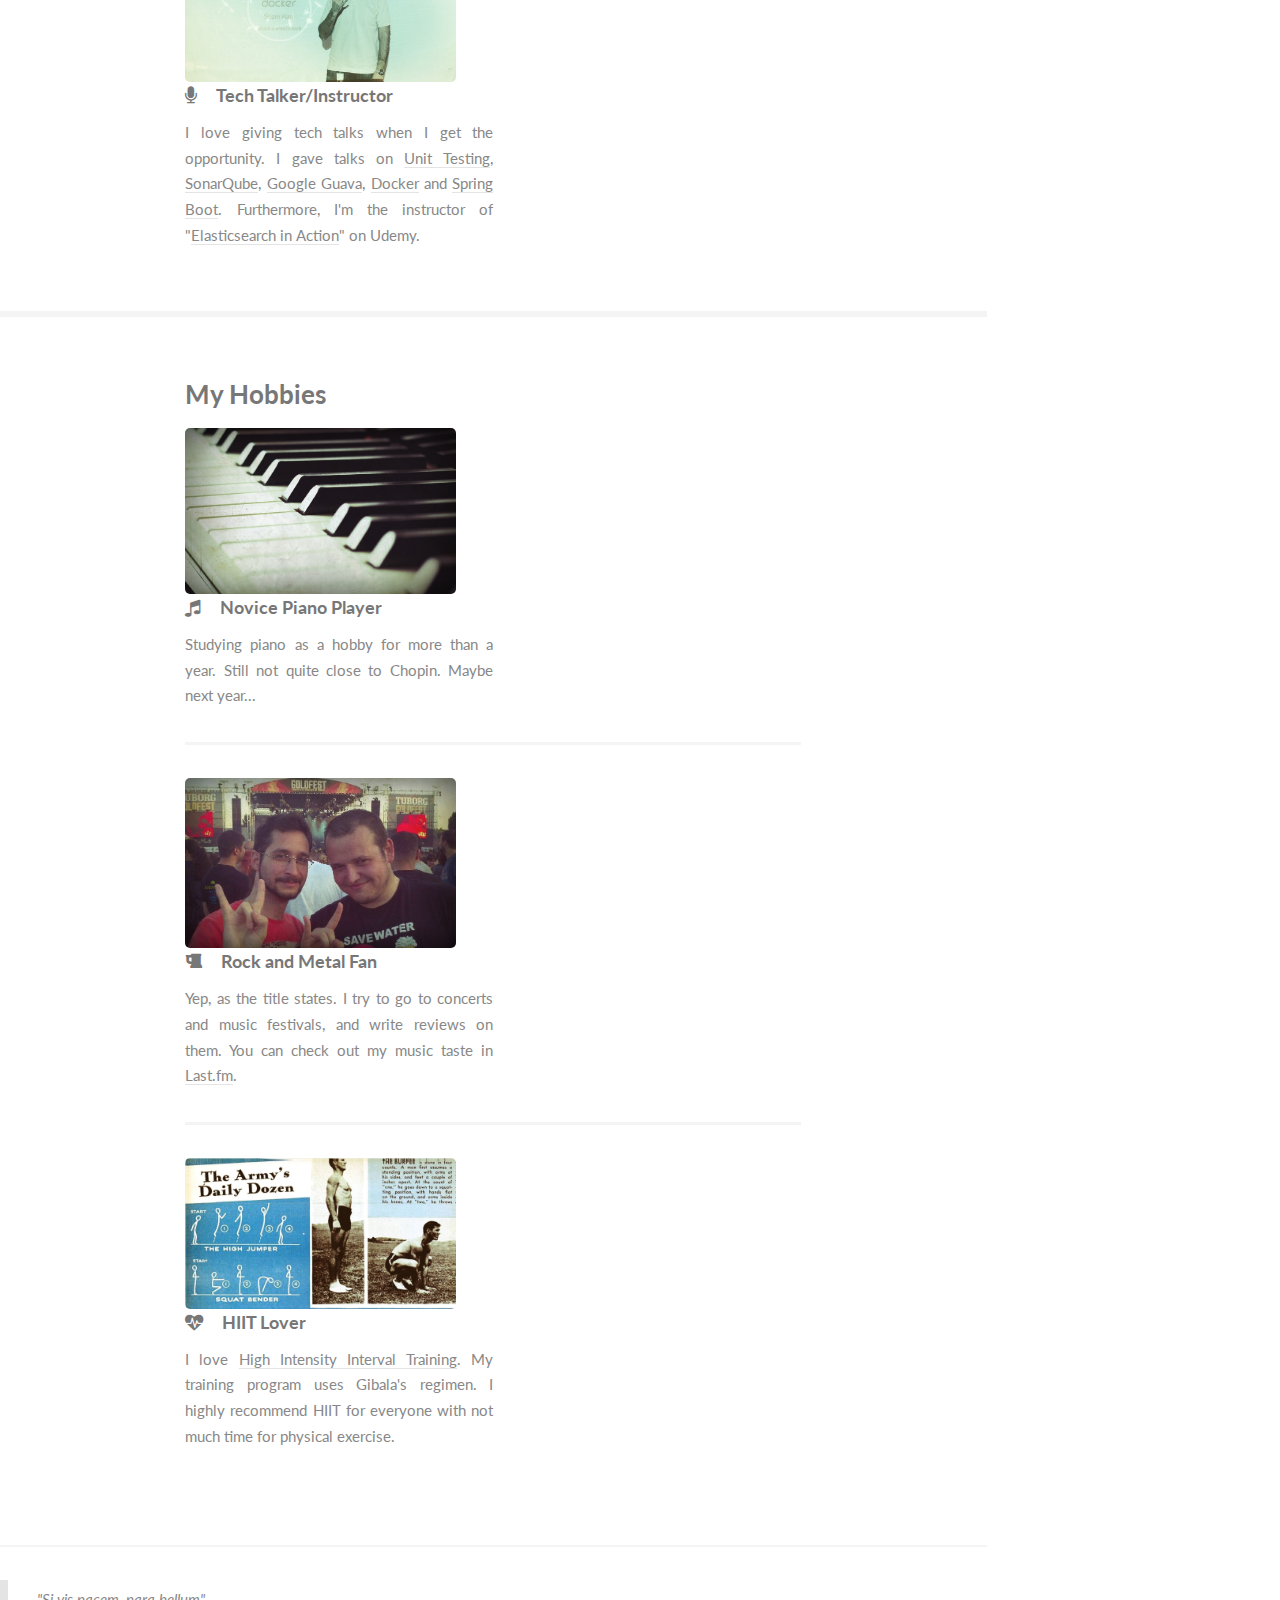
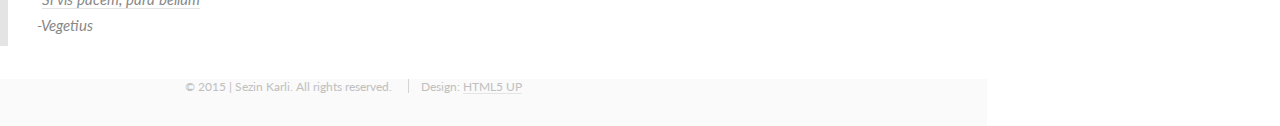
==== commit 194c2307: "Updated bio" ====
--- a/index.html
+++ b/index.html
@@ -135,7 +135,7 @@
 
                     <p>Mathematics Engineer & Computer Scientist</p>
                 </header>
-                <p>Senior Software Engineer at <a href="http://www.sahibinden.com" target="_blank">Sahibinden.com</a>.
+                <p>Principal Software Engineer at <a href="http://www.sahibinden.com" target="_blank">Sahibinden.com</a>.
                     Avid learner of new technologies. Lazy blogger. Novice piano player. Rock & Metal music fan.</p>
             </div>
         </section>
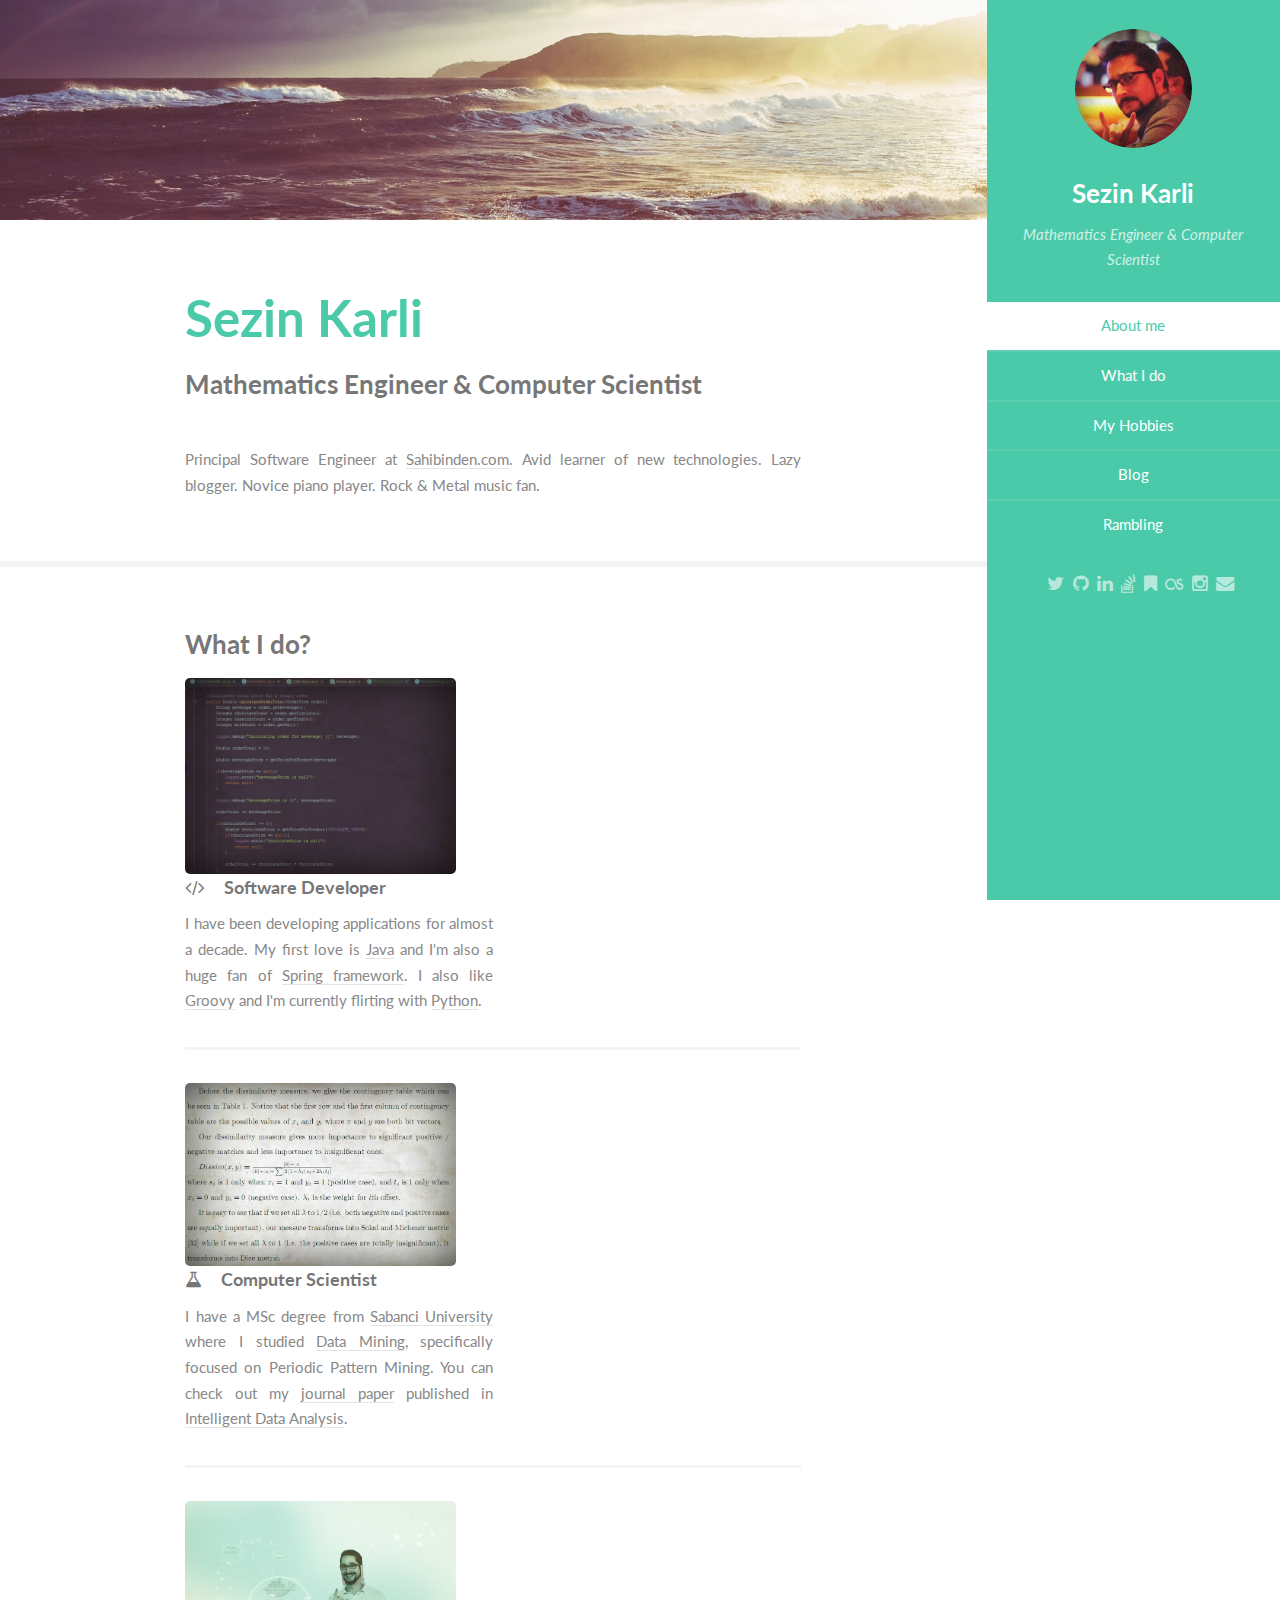
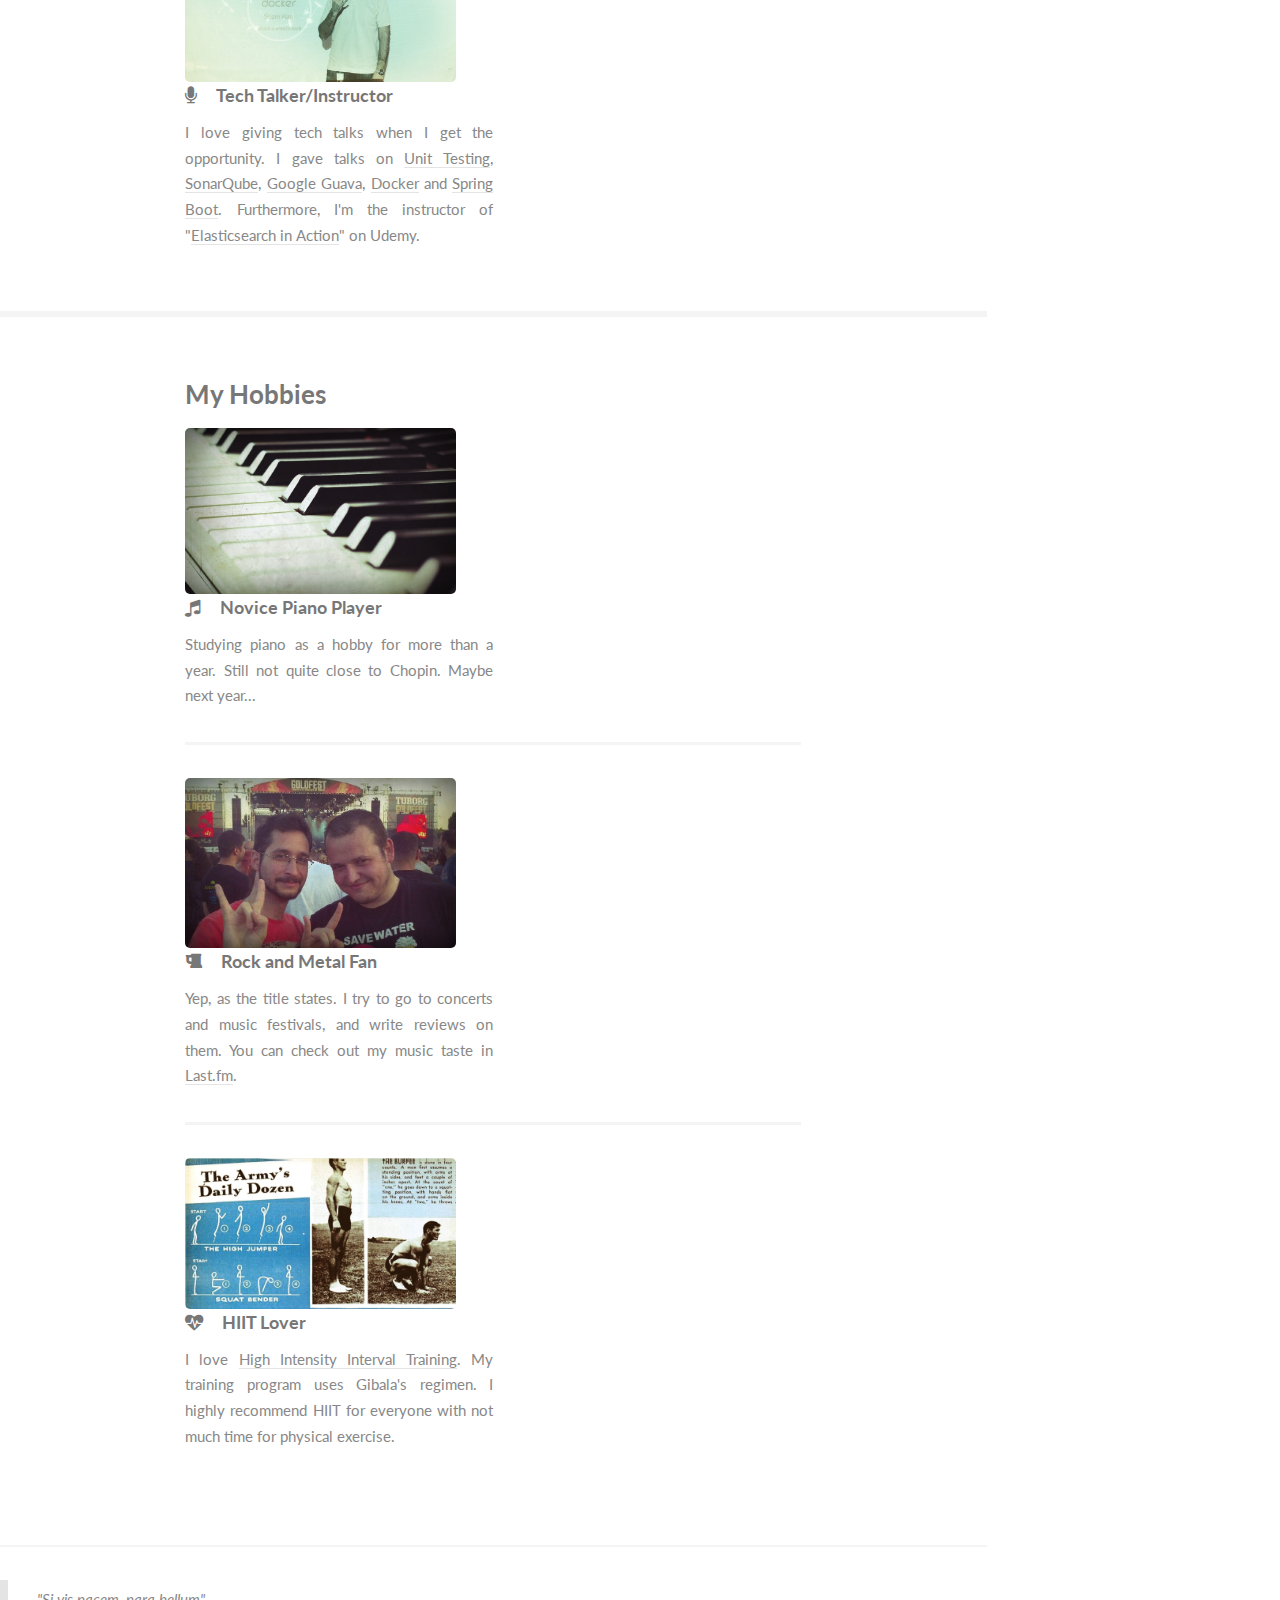
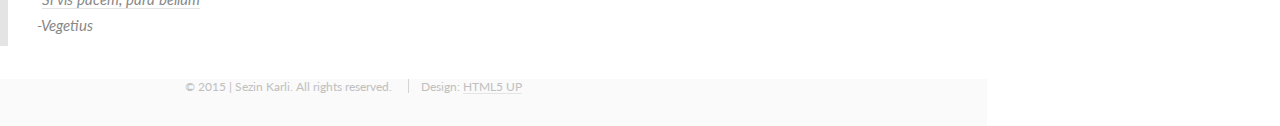
==== commit 2526a084: "removed redundant project files. added new tab for ramblings" ====
--- a/index.html
+++ b/index.html
@@ -87,33 +87,35 @@
                 <li><a href="#two">What I do</a></li>
                 <li><a href="#three">My Hobbies</a></li>
                 <li><a href="http://blog.sezinkarli.com" target="_blank">Blog</a></li>
+                <li><a href="http://rambling.sezinkarli.com" target="_blank">Rambling</a></li>
+				
             </ul>
         </nav>
         <footer>
             <ul class="icons">
-                <li><a href="http://twitter.com/sezin_karli" class="icon fa-twitter" target="_blank"><span
+                <li><a href="https://twitter.com/sezin_karli" class="icon fa-twitter" target="_blank"><span
                         class="label">Twitter</span></a>
                 </li>
 
-                <li><a href="http://github.com/sezinkarli" class="icon fa-github" target="_blank"><span class="label">Github</span></a>
-                </li>
-
-                <li><a href="http://tr.linkedin.com/in/skarli" class="icon fa-linkedin" target="_blank"><span
+                <li><a href="https://github.com/sezinkarli" class="icon fa-github" target="_blank"><span class="label">Github</span></a>
+                </li>
+
+                <li><a href="https://tr.linkedin.com/in/skarli" class="icon fa-linkedin" target="_blank"><span
                         class="label">Linkedin</span></a>
                 </li>
 
-                <li><a href="http://stackoverflow.com/users/524010/sezin-karli" class="icon fa-stack-overflow"
+                <li><a href="https://stackoverflow.com/users/524010/sezin-karli" class="icon fa-stack-overflow"
                        target="_blank"><span
                         class="label">StackOverflow</span></a></li>
 
-                <li><a href="http://www.goodreads.com/sezinkarli" class="icon fa-bookmark" target="_blank"><span
+                <li><a href="https://www.goodreads.com/sezinkarli" class="icon fa-bookmark" target="_blank"><span
                         class="label">Goodreads</span></a>
                 </li>
 
-                <li><a href="http://www.last.fm/user/scaramouche" class="icon fa-lastfm" target="_blank"><span
+                <li><a href="https://www.last.fm/user/scaramouche" class="icon fa-lastfm" target="_blank"><span
                         class="label">Last.fm</span></a></li>
 
-                <li><a href="http://instagram.com/sezinkarli" class="icon fa-instagram" target="_blank"><span
+                <li><a href="https://instagram.com/sezinkarli" class="icon fa-instagram" target="_blank"><span
                         class="label">Instagram</span></a>
                 </li>
 
--- a/css/style.css
+++ b/css/style.css
@@ -574,7 +574,7 @@
 		ul.icons {
 			cursor: default;
 			list-style: none;
-			padding-left: 0;
+			padding: 10000;
 		}
 
 			ul.icons li {
@@ -951,7 +951,7 @@
 			}
 
 		#header > header {
-			padding: 3em;
+			padding: 1.5em;
 		}
 
 			#header > header .avatar {
@@ -975,12 +975,11 @@
 			bottom: 0;
 			left: 0;
 			padding: 2em;
-			position: absolute;
 			width: 100%;
 		}
 
 			#header > footer .icons {
-				margin: 0;
+				margin: 100;
 			}
 
 				#header > footer .icons li a {
@@ -1008,7 +1007,7 @@
 					border: 0;
 					color: #ffffff !important;
 					display: block;
-					padding: 0.85em 0;
+					padding: 0.75em 0;
 					text-decoration: none;
 				}
 
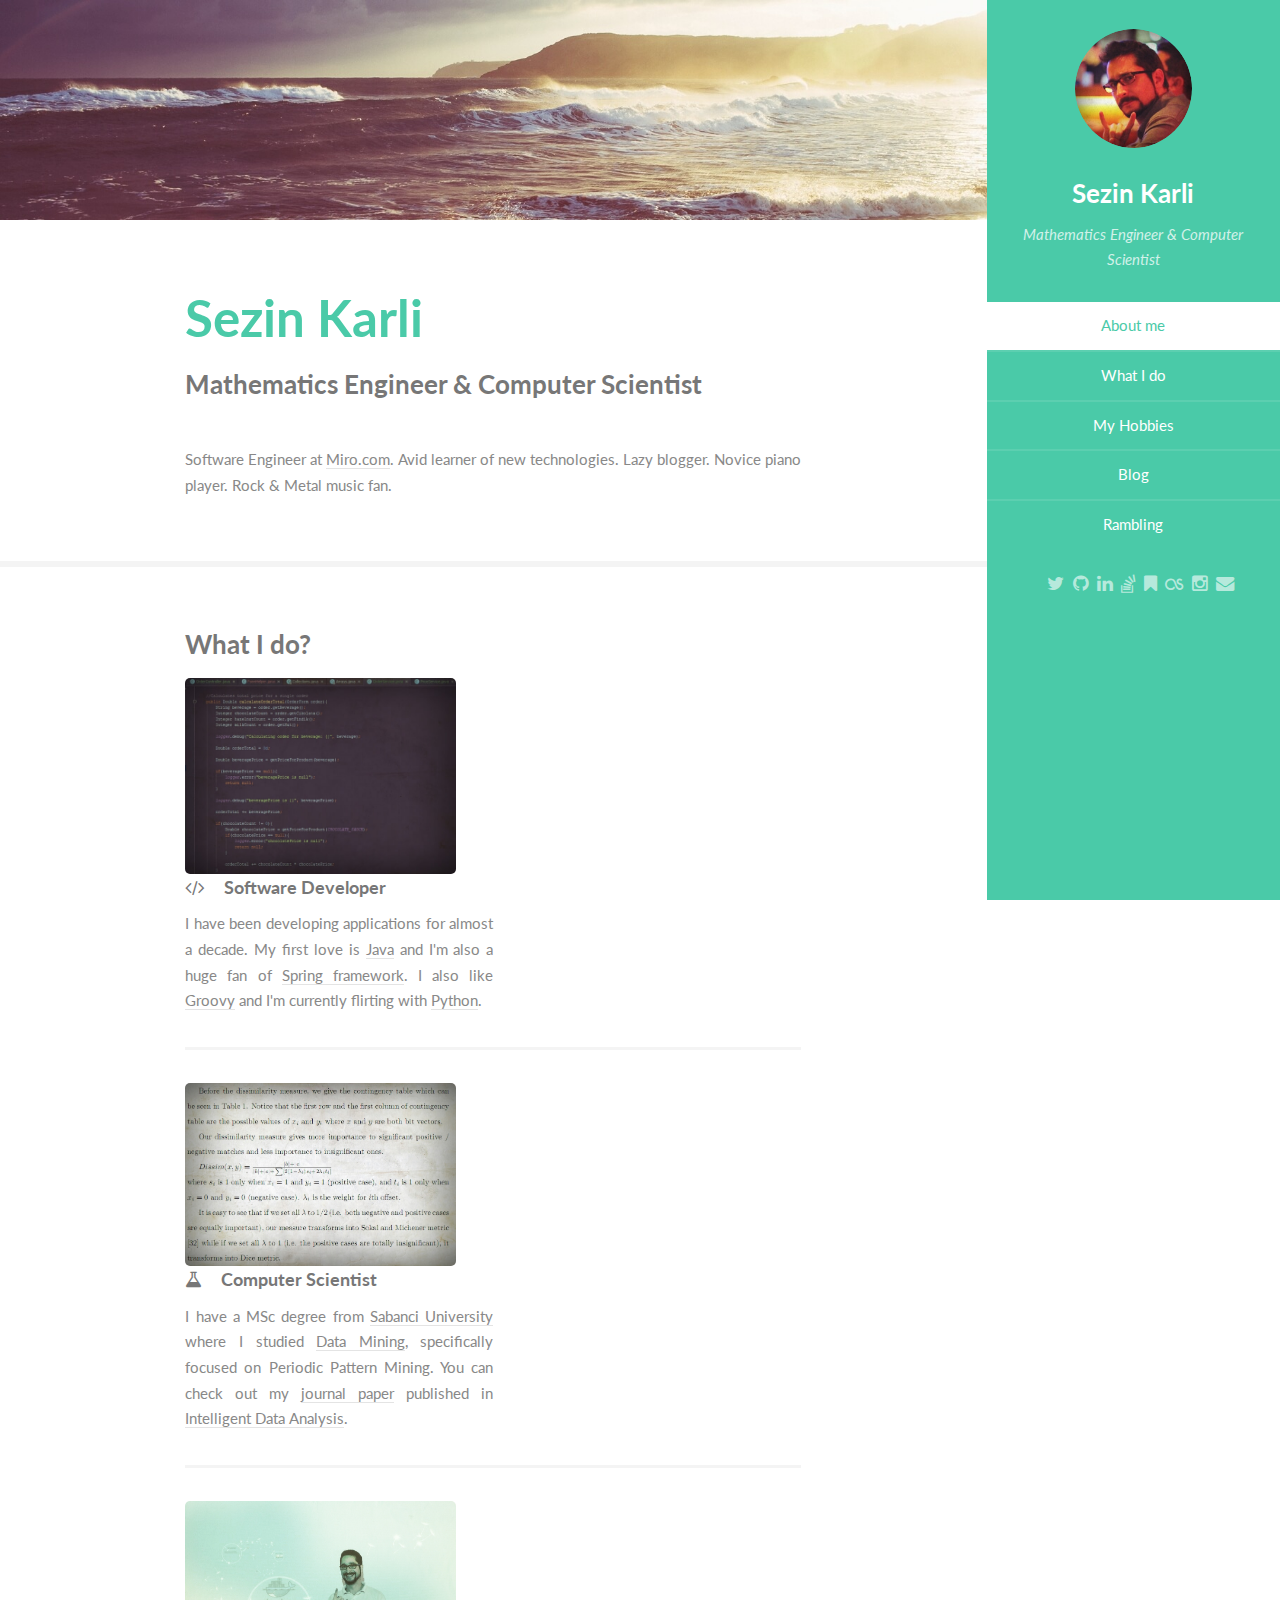
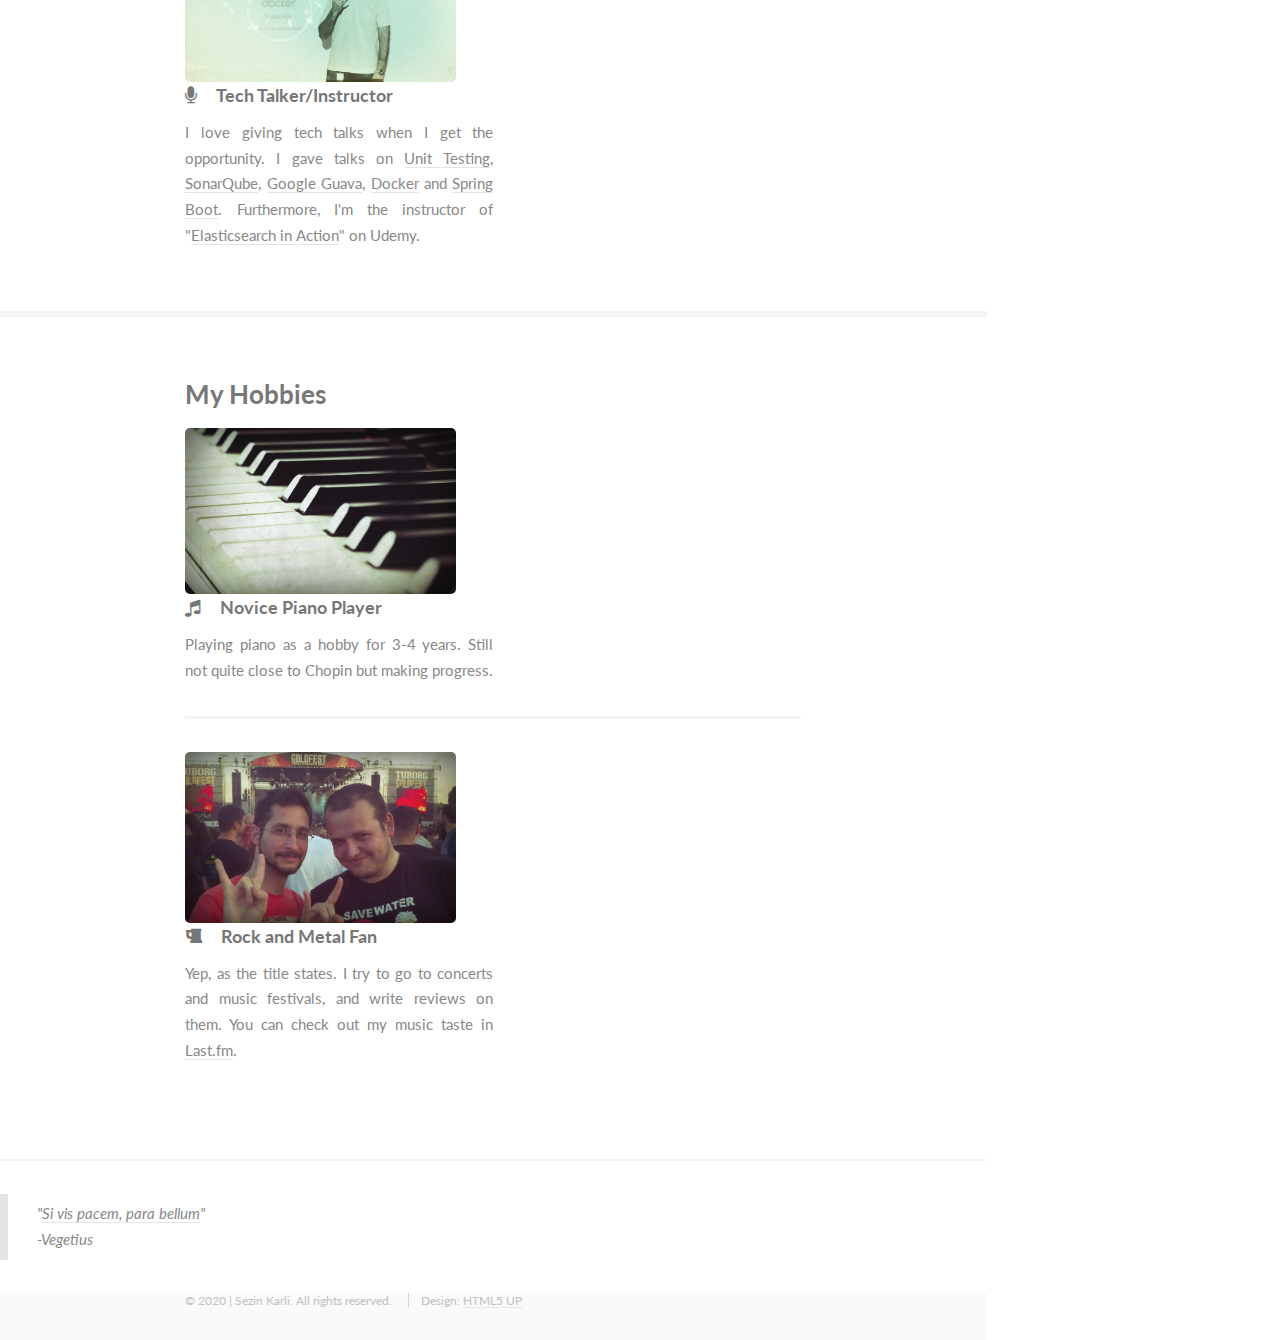
==== commit b08f087d: "Update index.html" ====
--- a/index.html
+++ b/index.html
@@ -137,7 +137,7 @@
 
                     <p>Mathematics Engineer & Computer Scientist</p>
                 </header>
-                <p>Principal Software Engineer at <a href="http://www.sahibinden.com" target="_blank">Sahibinden.com</a>.
+                <p>Software Engineer at <a href="http://www.miro.com" target="_blank">Miro.com</a>.
                     Avid learner of new technologies. Lazy blogger. Novice piano player. Rock & Metal music fan.</p>
             </div>
         </section>
@@ -210,8 +210,8 @@
                         <div class="inner">
                             <h4 class="fa-music icon">Novice Piano Player</h4>
 
-                            <p>Studying piano as a hobby for more than a year.
-                                Still not quite close to Chopin. Maybe next year...
+                            <p>Playing piano as a hobby for 3-4 years.
+                                Still not quite close to Chopin but making progress.
                             </p>
                         </div>
                     </article>
@@ -226,19 +226,6 @@
                                 on them.
                                 You can check out my music taste in
                                 <a href="http://www.last.fm/user/scaramouche" target="_blank">Last.fm</a>.
-                            </p>
-                        </div>
-                    </article>
-                    <article>
-                        <img src="images/hiit.JPG" alt="High Intensity Interval Training" class="image"/>
-
-                        <div class="inner">
-                            <h4 class="fa-heartbeat icon">HIIT Lover</h4>
-
-                            <p>I love <a href="http://en.wikipedia.org/wiki/High-intensity_interval_training" target="_blank">High Intensity Interval Training</a>.
-                                My training program uses Gibala's regimen.
-                                I highly recommend HIIT for everyone with not much time for physical exercise.
-
                             </p>
                         </div>
                     </article>
@@ -256,7 +243,7 @@
     <section id="footer">
         <div class="container">
             <ul class="copyright">
-                <li>&copy; 2015 | Sezin Karli. All rights reserved.</li>
+                <li>&copy; 2020 | Sezin Karli. All rights reserved.</li>
                 <li>Design: <a href="http://html5up.net" target="_blank">HTML5 UP</a></li>
             </ul>
         </div>
@@ -264,4 +251,4 @@
 
 </div>
 </body>
-</html>+</html>
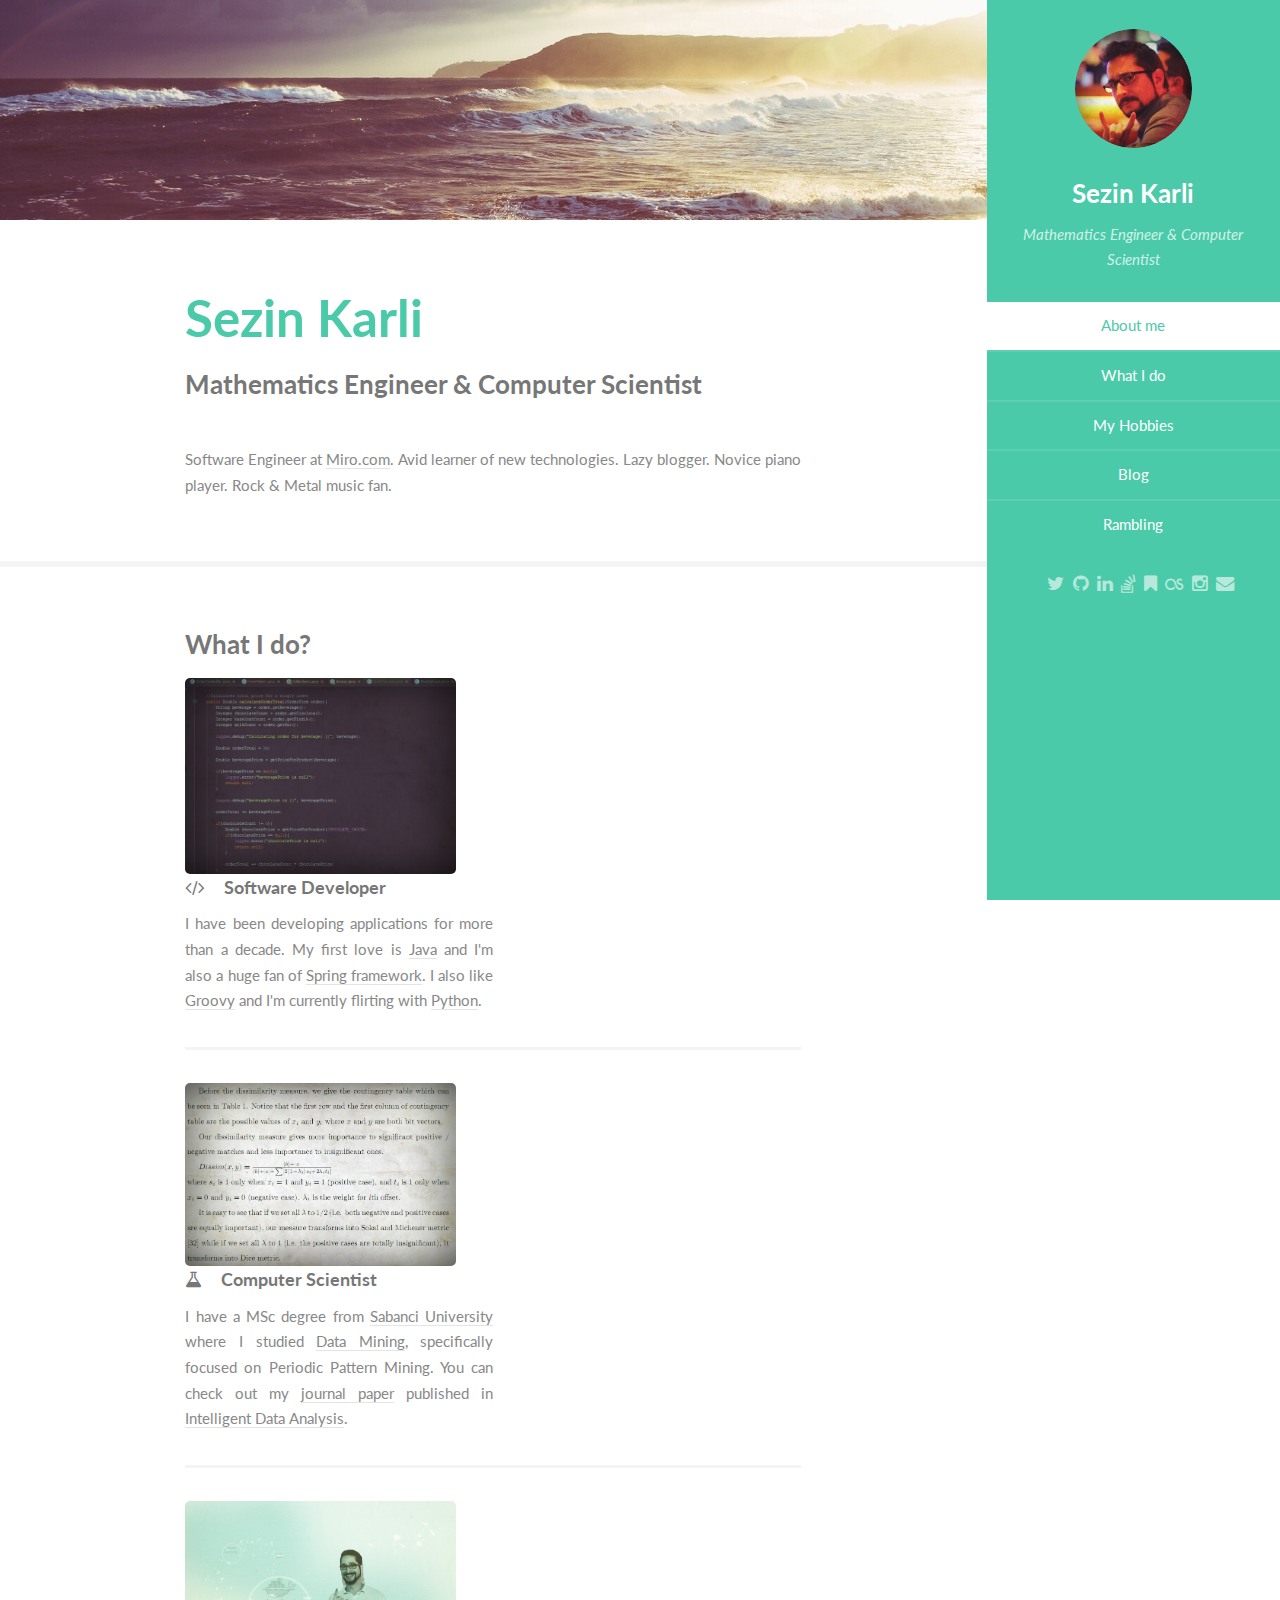
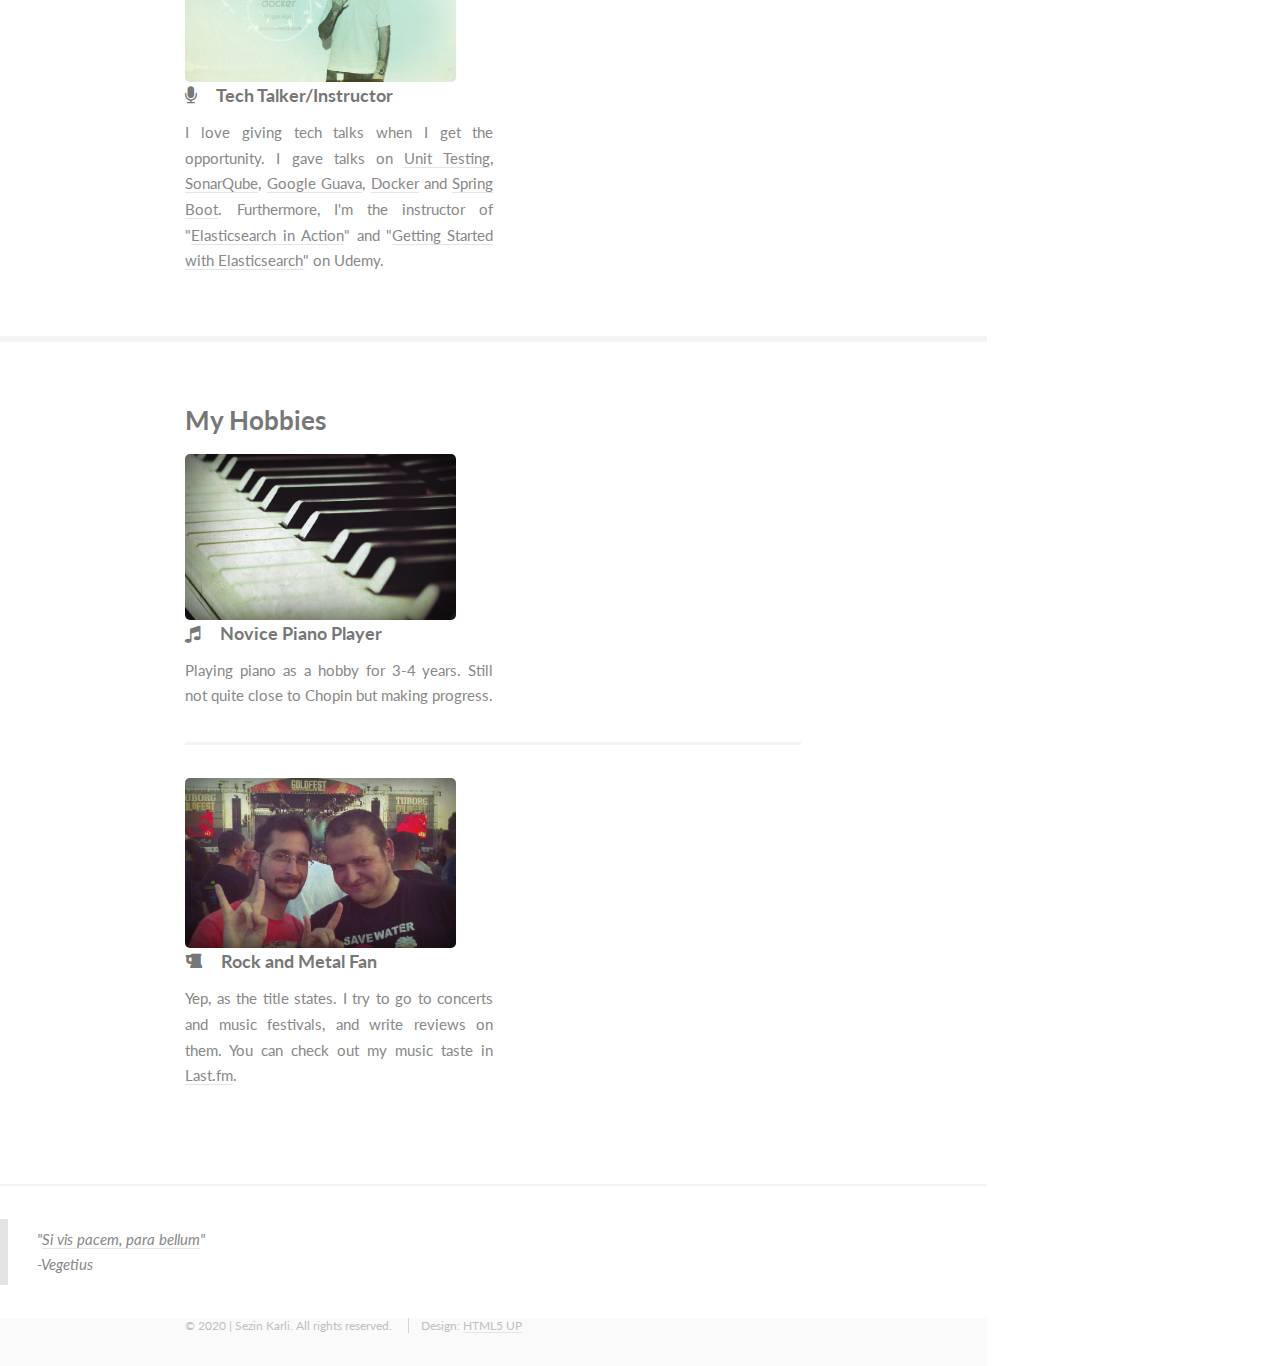
==== commit 608b58bb: "Update index.html" ====
--- a/index.html
+++ b/index.html
@@ -153,7 +153,7 @@
                         <div class="inner">
                             <h4 class="fa-code icon">Software Developer</h4>
 
-                            <p>I have been developing applications for almost a decade.
+                            <p>I have been developing applications for more than a decade.
                                 My first love is <a href="http://www.oracle.com/java/index.html"
                                                     target="_blank">Java</a> and I'm also a huge fan of <a
                                         href="http://projects.spring.io/spring-framework/" target="_blank">Spring
@@ -191,7 +191,7 @@
                                 <a href="http://prezi.com/l7bitfnocct6/?utm_campaign=share&utm_medium=copy&rc=ex0share" target="_blank">Google Guava</a>,
                                 <a href="http://prezi.com/blyqwk0j-kac/?utm_campaign=share&utm_medium=copy&rc=ex0share" target="_blank">Docker</a> and
                                 <a href="http://prezi.com/oo2w-ciqllcx/?utm_campaign=share&utm_medium=copy&rc=ex0share" target="_blank">Spring Boot</a>.
-                                Furthermore, I'm the instructor of "<a href="https://www.udemy.com/elasticsearch-in-action/?couponCode=SDFS32SXCV-HOME" target="_blank">Elasticsearch in Action</a>" on Udemy.
+                                Furthermore, I'm the instructor of "<a href="https://www.udemy.com/elasticsearch-in-action/?couponCode=SDFS32SXCV-HOME" target="_blank">Elasticsearch in Action</a>" and "<a href="https://www.udemy.com/course/elasticsearch101/" target="_blank">Getting Started with Elasticsearch</a>" on Udemy.
                             </p>
                         </div>
                     </article>
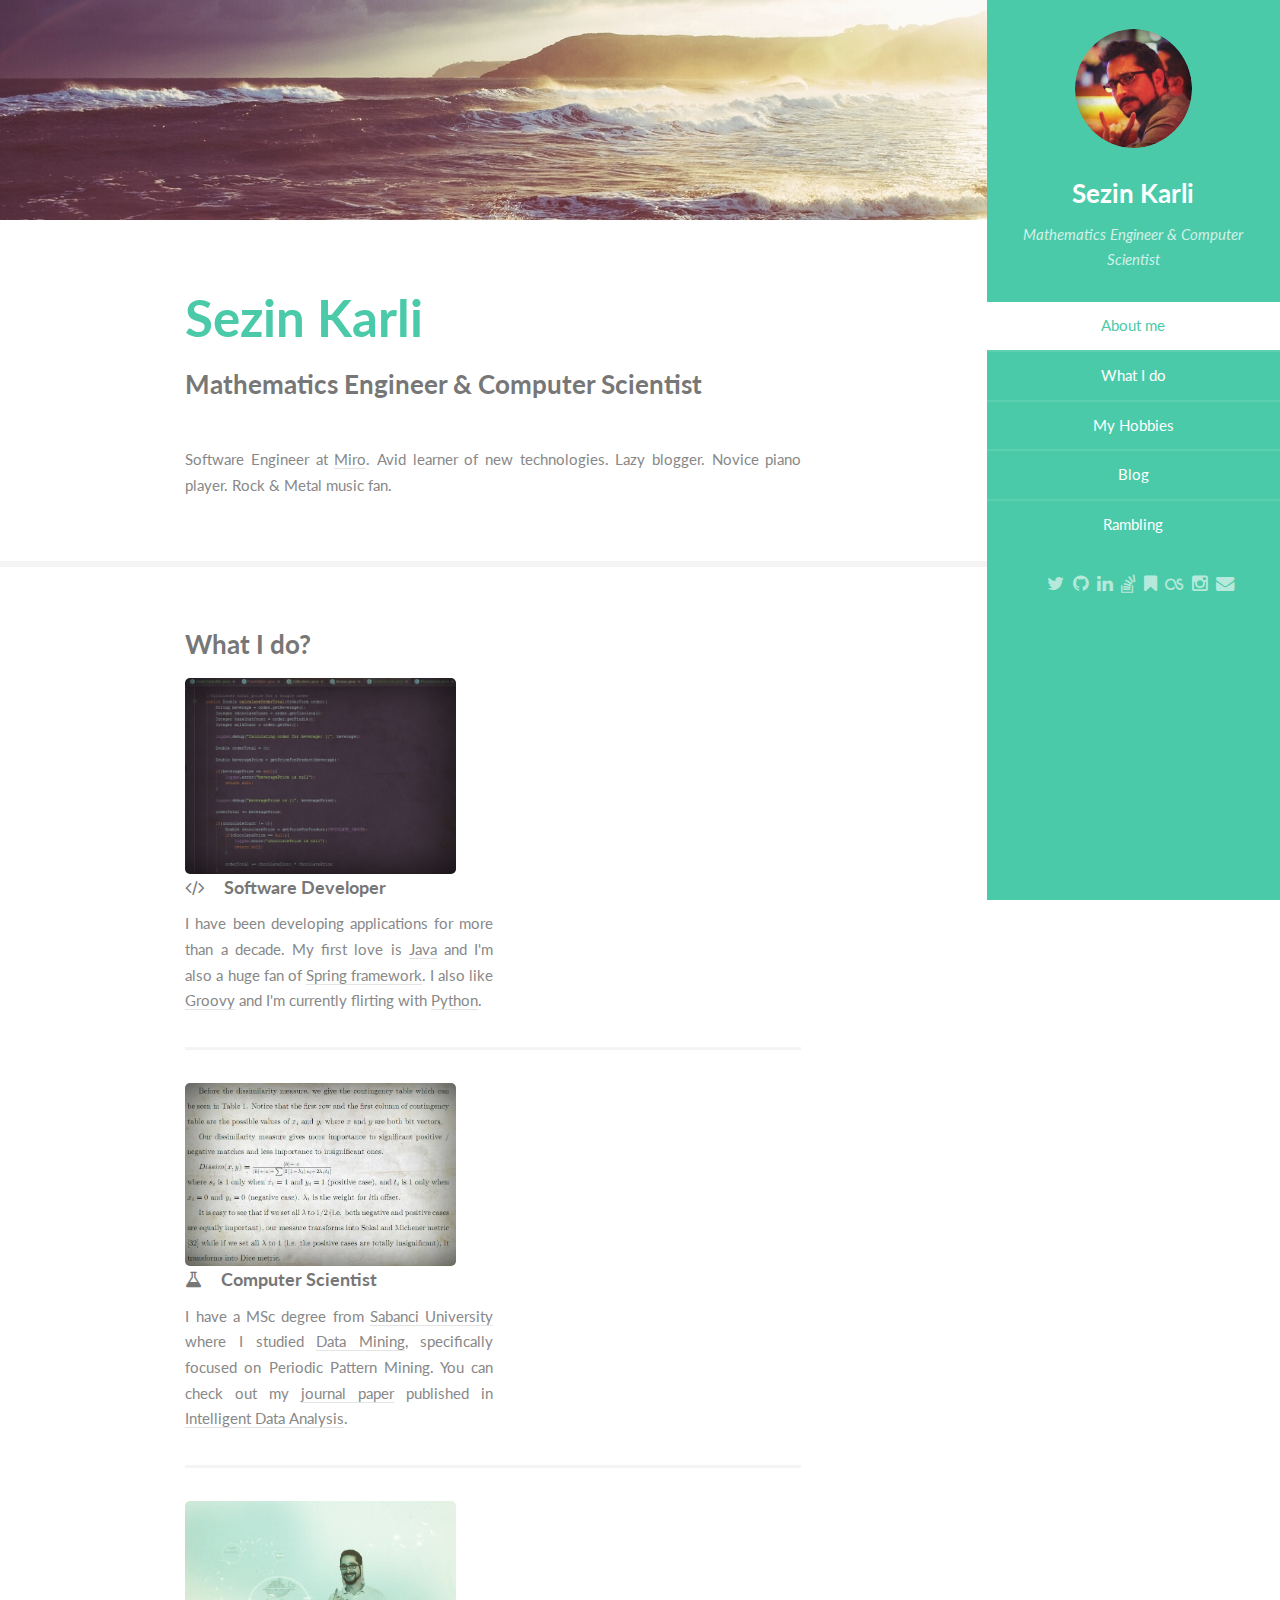
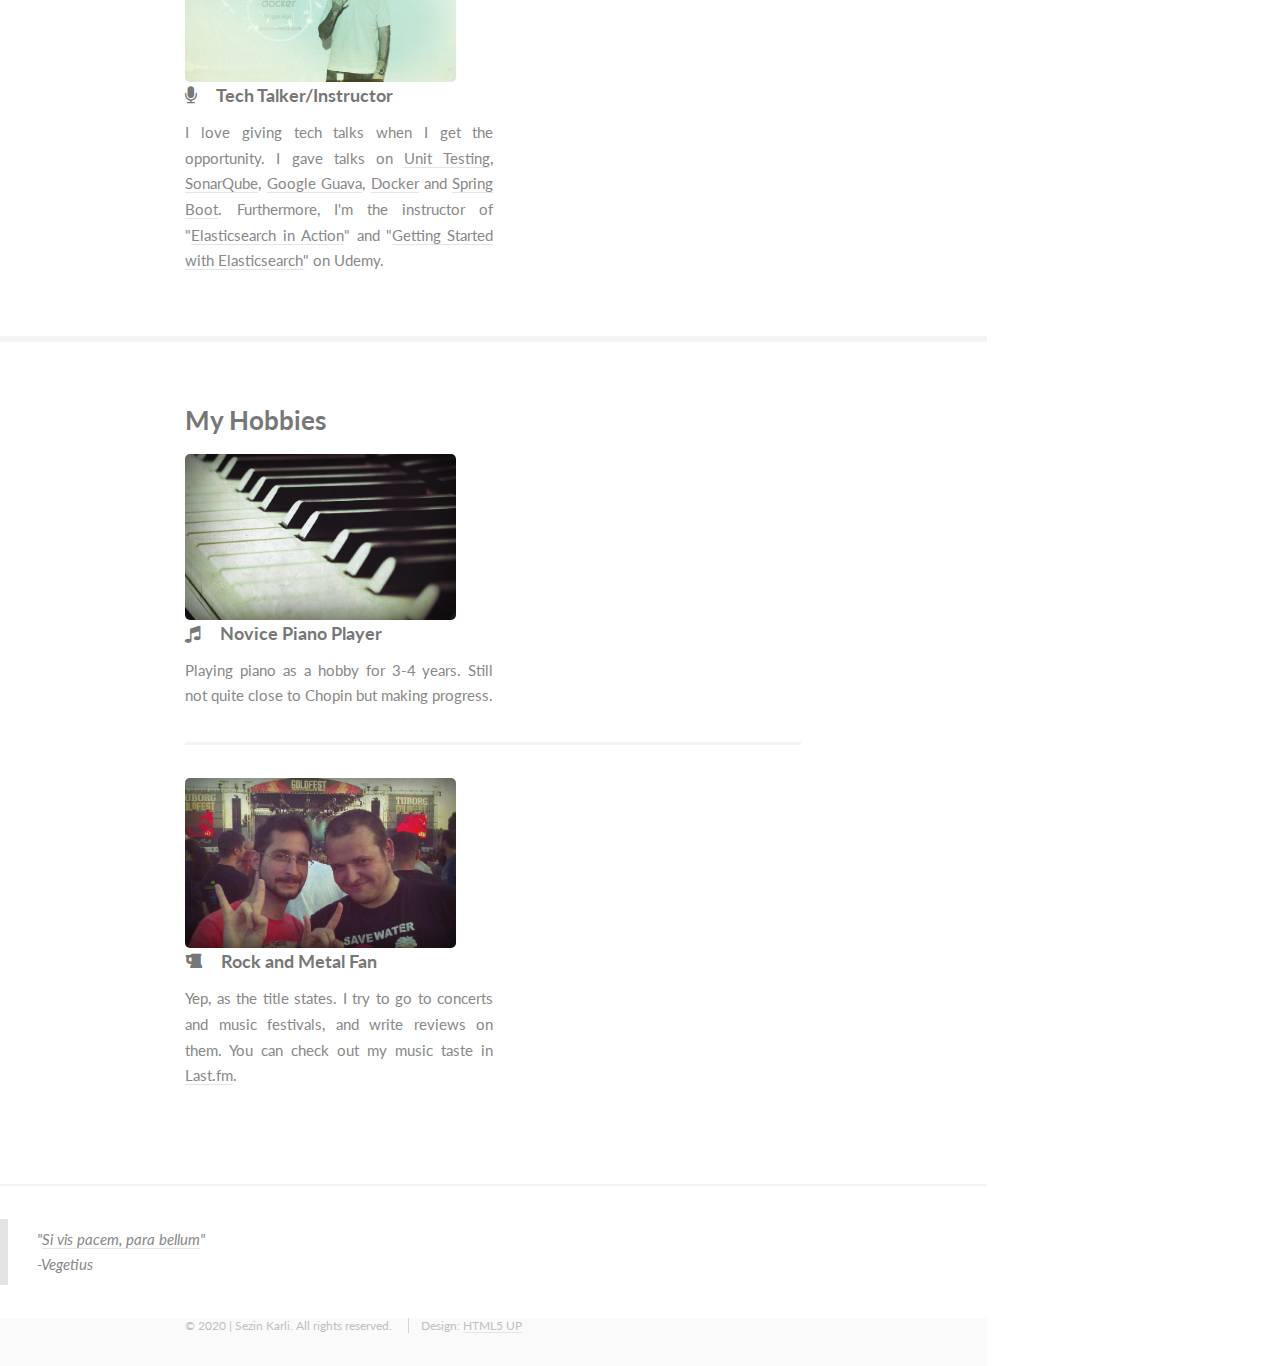
==== commit 7afa6fd3: "Update index.html" ====
--- a/index.html
+++ b/index.html
@@ -137,7 +137,7 @@
 
                     <p>Mathematics Engineer & Computer Scientist</p>
                 </header>
-                <p>Software Engineer at <a href="http://www.miro.com" target="_blank">Miro.com</a>.
+                <p>Software Engineer at <a href="http://www.miro.com" target="_blank">Miro</a>.
                     Avid learner of new technologies. Lazy blogger. Novice piano player. Rock & Metal music fan.</p>
             </div>
         </section>
